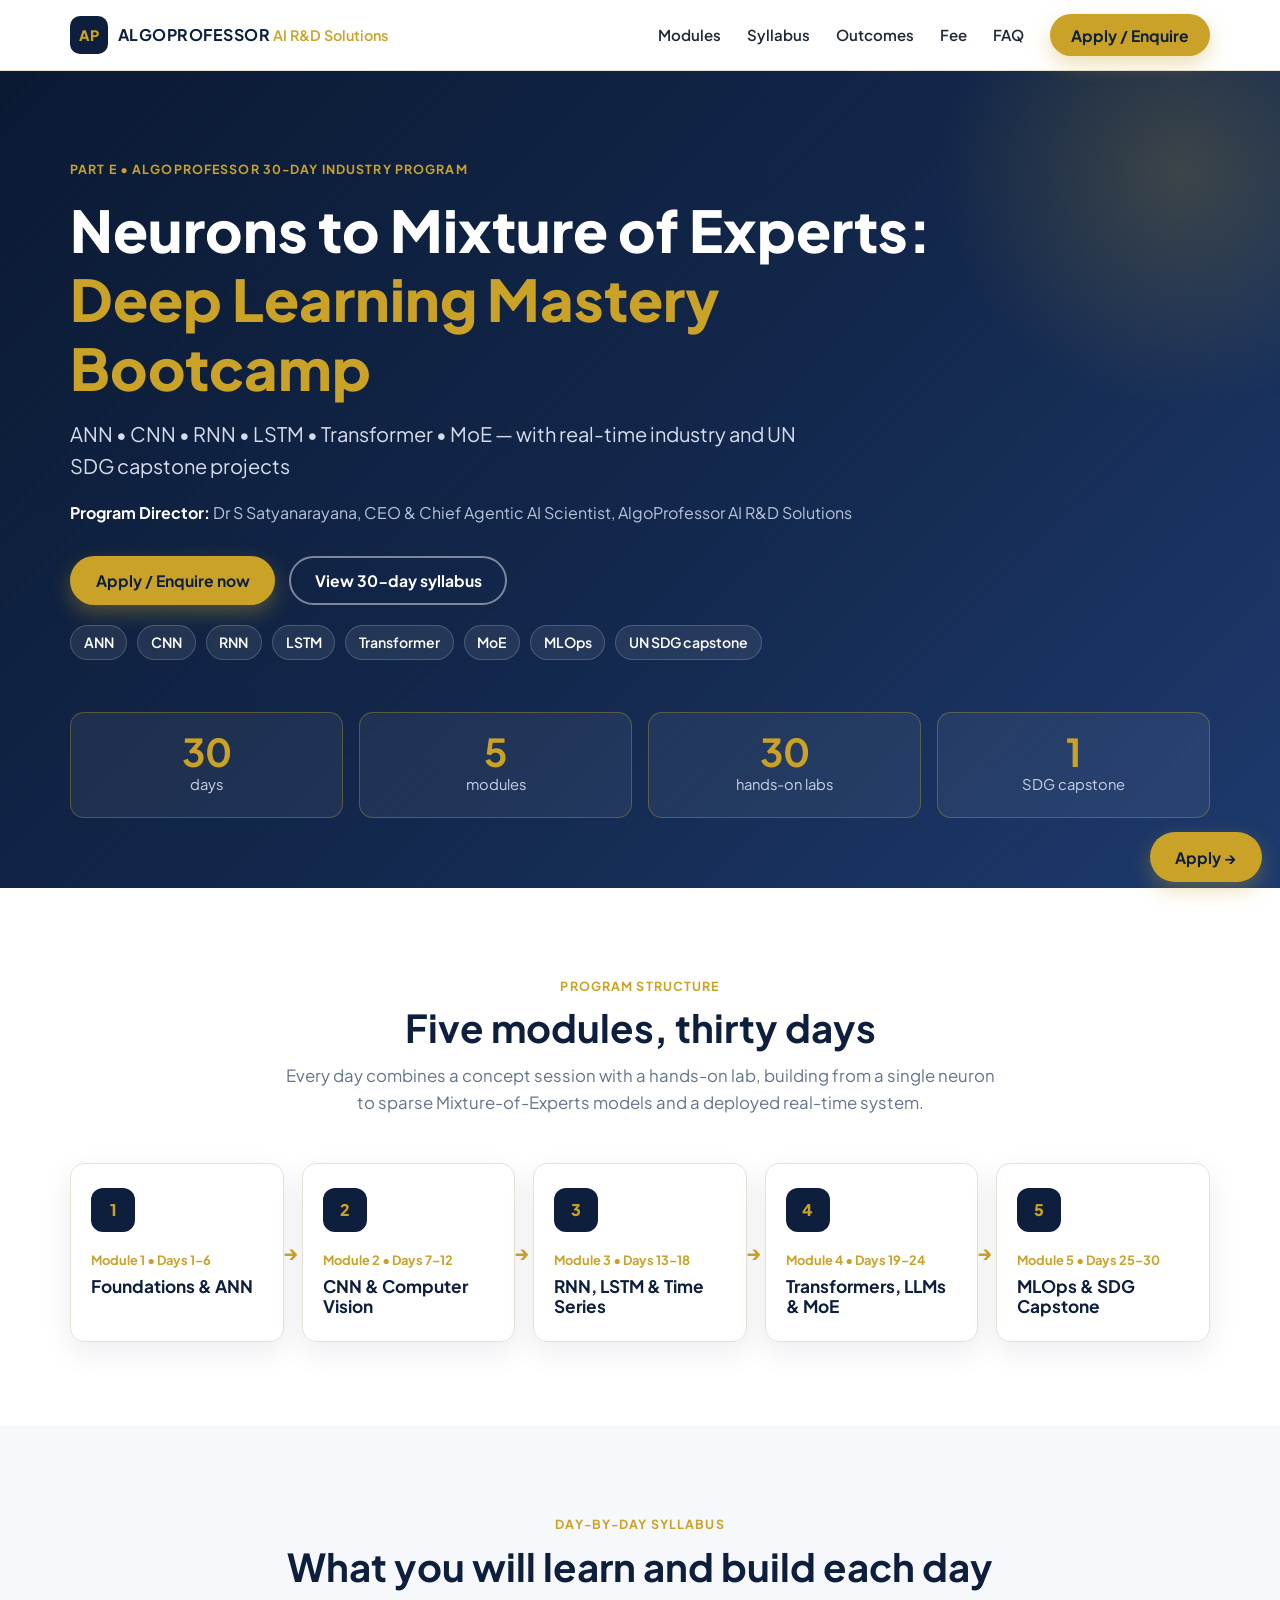
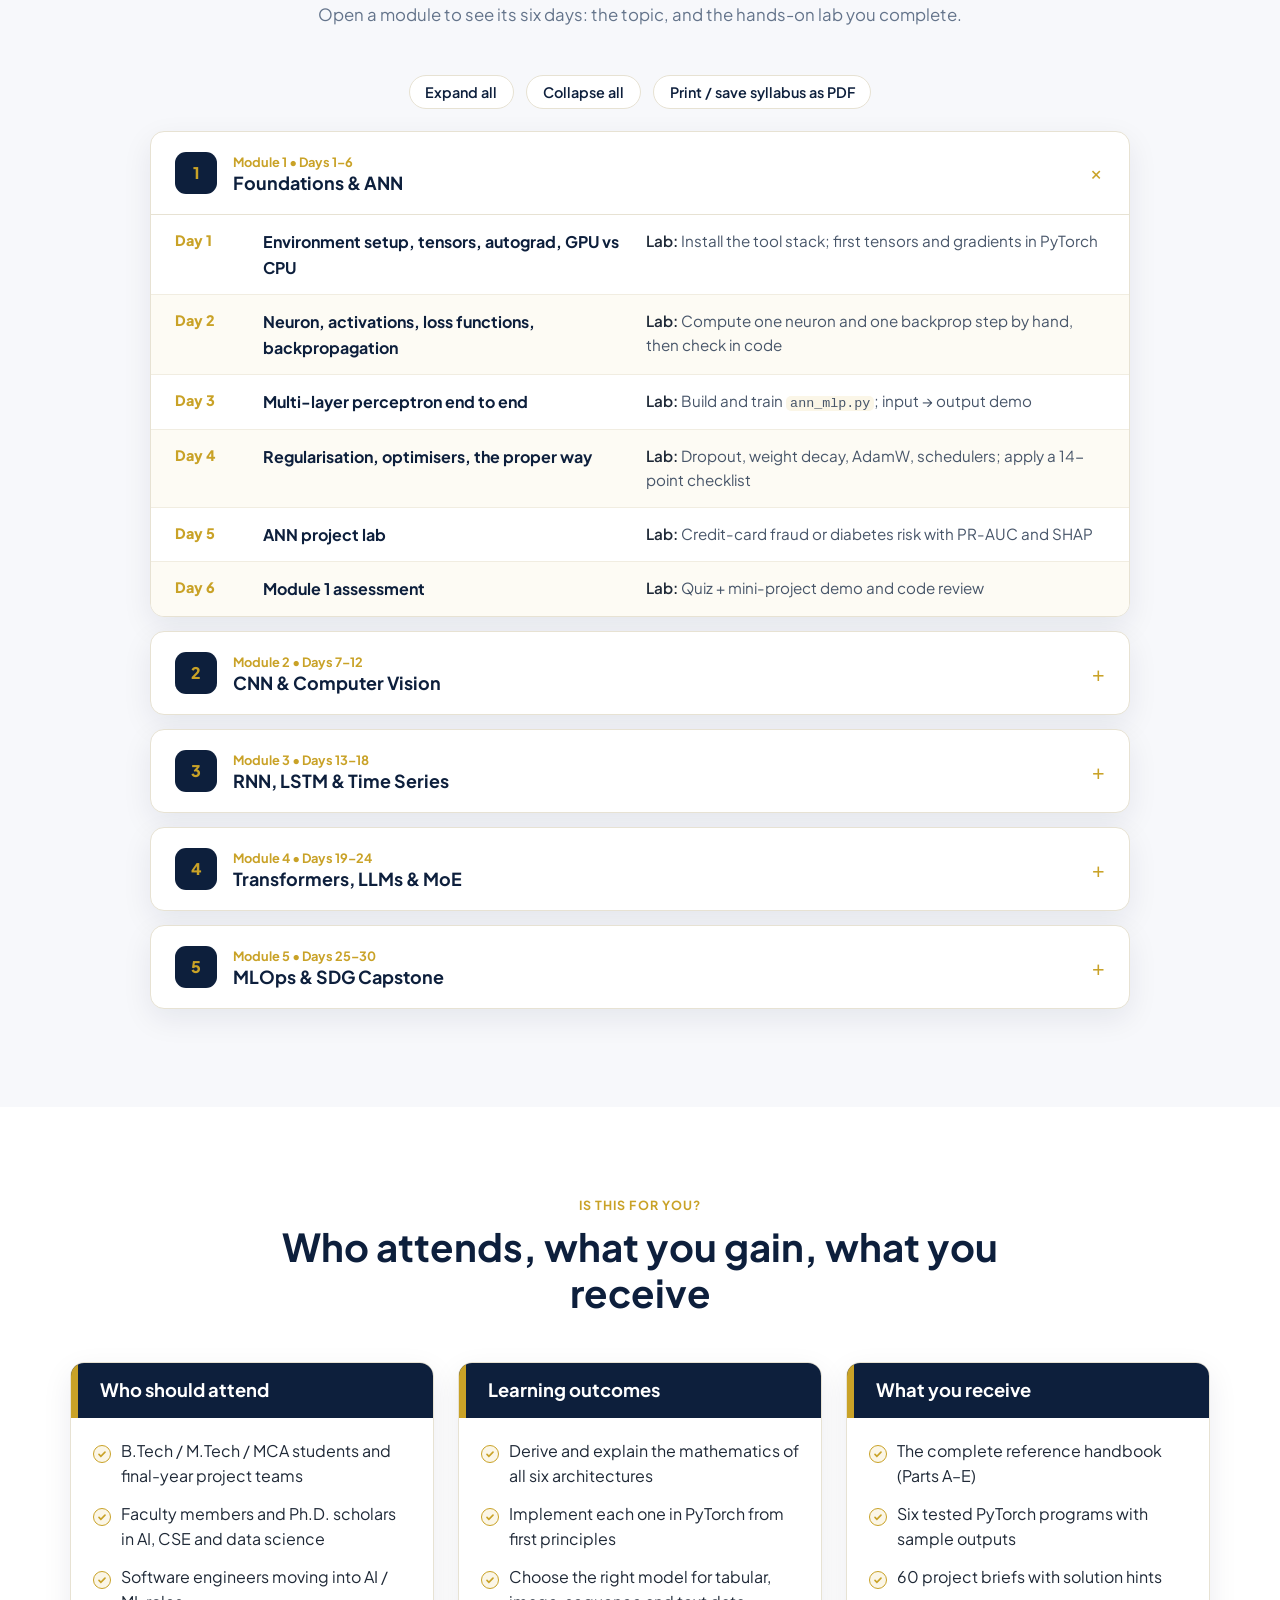
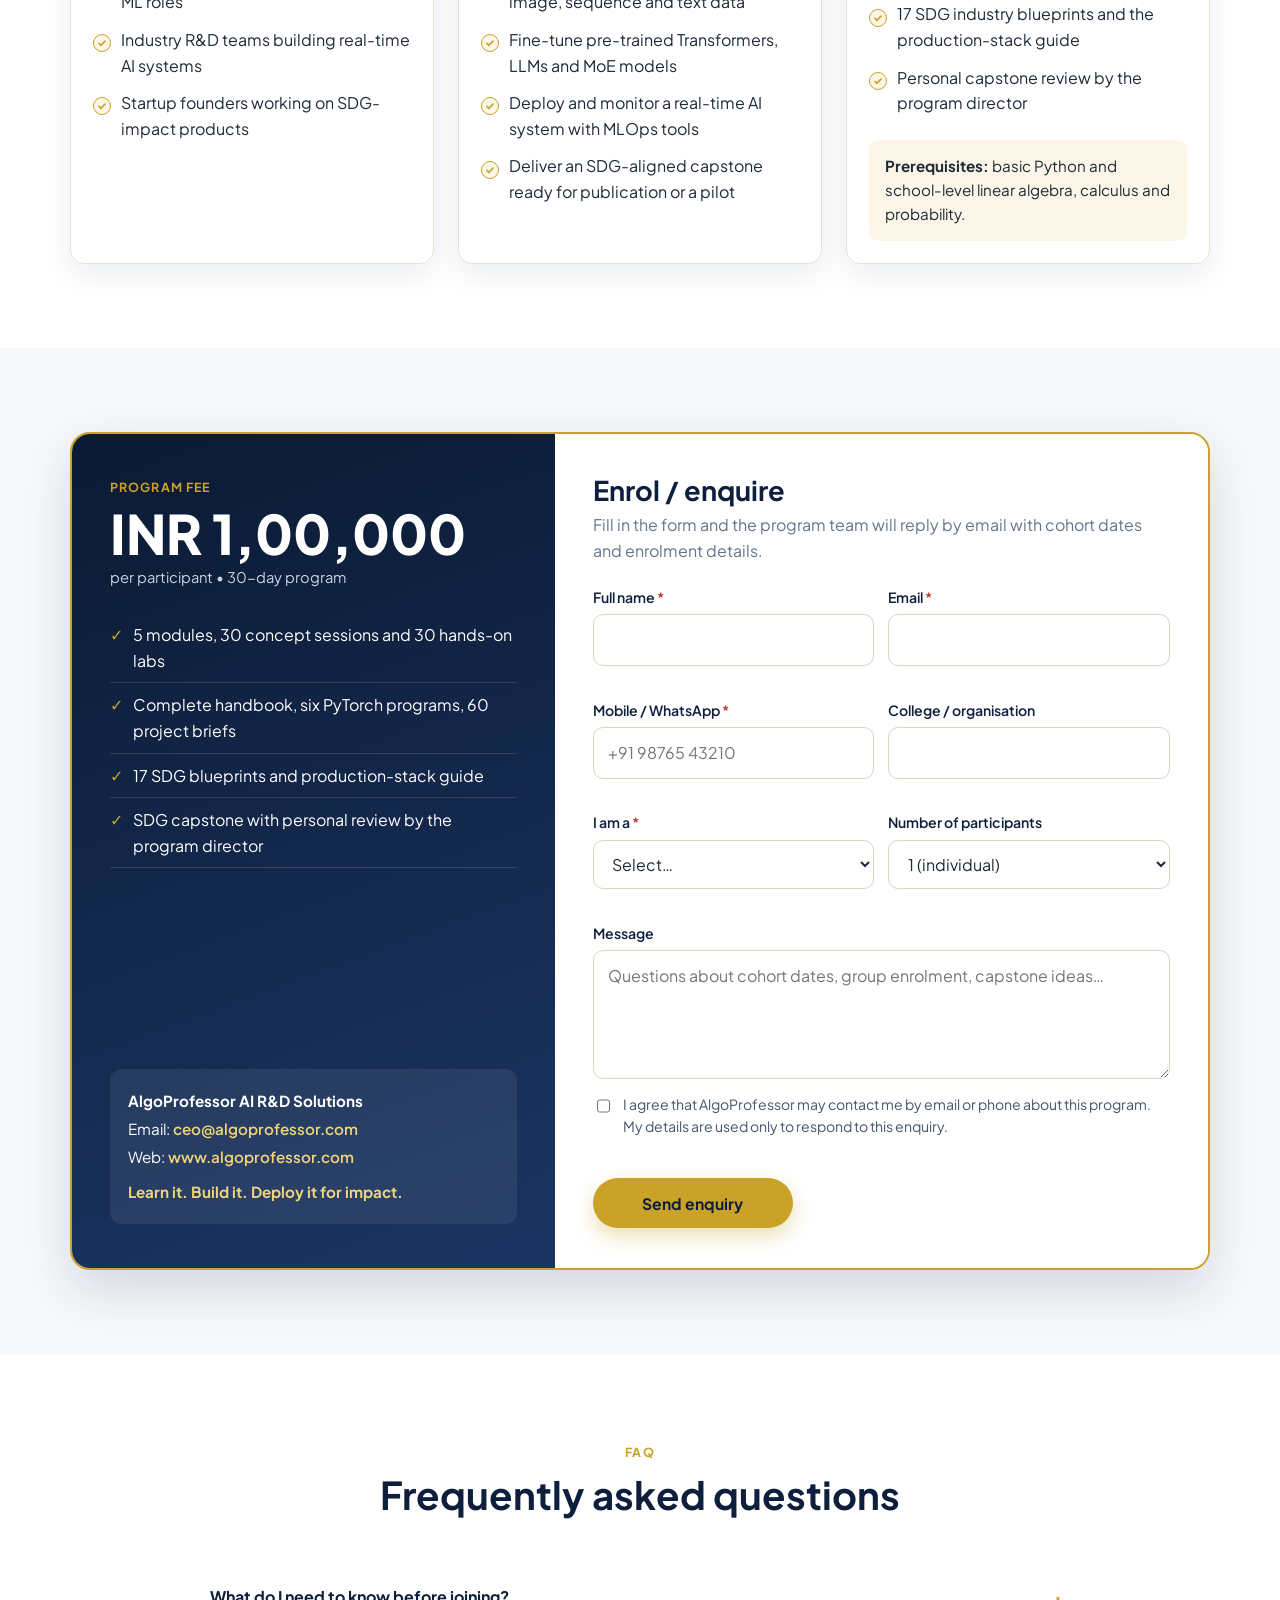
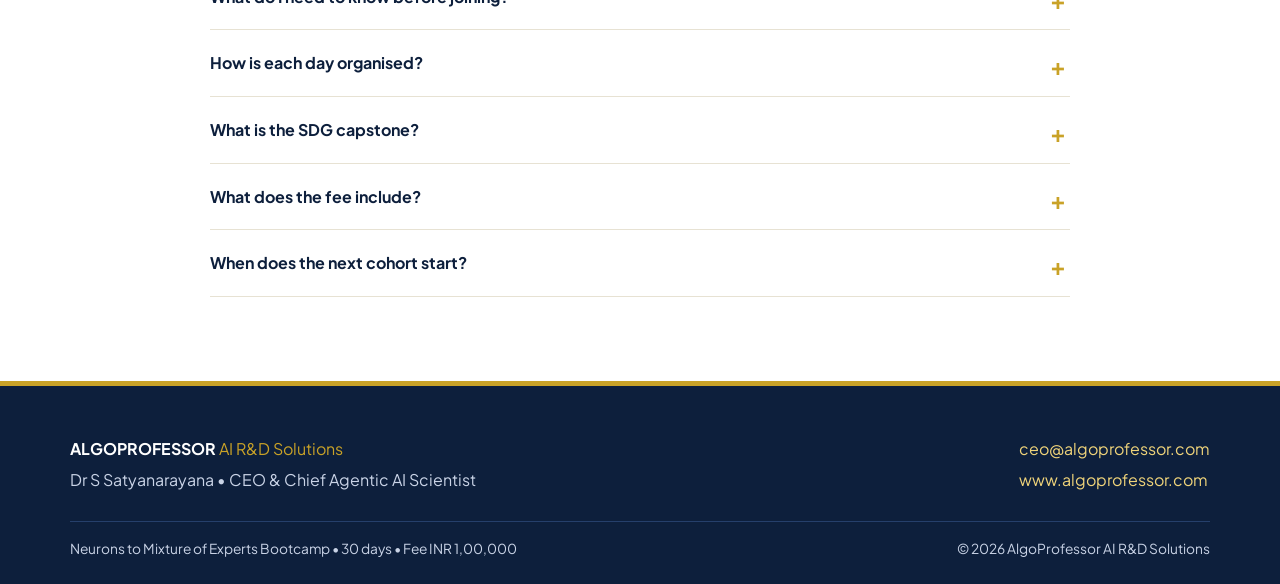
==== course-website/bootcamp.html @ a038ea29 "Add single-page bootcamp site with working contact form Self-contained bootcamp.html: hero, module o" ====
<!doctype html>
<html lang="en">
<head>
<meta charset="utf-8">
<meta name="viewport" content="width=device-width, initial-scale=1">
<title>Neurons to Mixture of Experts | 30-Day Deep Learning Mastery Bootcamp | AlgoProfessor</title>
<meta name="description" content="AlgoProfessor 30-day industry program: ANN, CNN, RNN, LSTM, Transformer and MoE with real-time industry and UN SDG capstone projects. 5 modules, 30 hands-on labs.">
<meta property="og:title" content="Neurons to Mixture of Experts: Deep Learning Mastery Bootcamp">
<meta property="og:description" content="30 days • 5 modules • 30 hands-on labs • 1 SDG capstone. Program Director: Dr S Satyanarayana.">
<link rel="icon" href="data:image/svg+xml,<svg xmlns='http://www.w3.org/2000/svg' viewBox='0 0 32 32'><rect width='32' height='32' rx='7' fill='%230d1f3c'/><text x='16' y='21.5' font-size='14' text-anchor='middle' fill='%23c9a227' font-family='Arial' font-weight='700'>AP</text></svg>">
<script>document.documentElement.classList.add('js')</script>
<link rel="preconnect" href="https://fonts.googleapis.com">
<link rel="preconnect" href="https://fonts.gstatic.com" crossorigin>
<link href="https://fonts.googleapis.com/css2?family=Plus+Jakarta+Sans:wght@400;500;600;700;800&display=swap" rel="stylesheet">
<style>
:root{
  --navy:#0d1f3c; --navy2:#1b3563; --gold:#c9a227; --gold2:#f0d47a; --goldbg:#fbf6e7;
  --ink:#1f2937; --muted:#64748b; --line:#e7e2d3; --bg:#ffffff; --soft:#f7f8fb;
  --r:14px; --shadow:0 10px 30px rgba(13,31,60,.08);
  --font:'Plus Jakarta Sans',system-ui,-apple-system,'Segoe UI',Roboto,Arial,sans-serif;
}
*{box-sizing:border-box}
html{scroll-behavior:smooth;scroll-padding-top:80px}
body{margin:0;font-family:var(--font);color:var(--ink);background:var(--bg);line-height:1.6;font-size:16px}
a{color:var(--navy2)}
.wrap{width:min(1140px,100% - 32px);margin-inline:auto}
.btn{display:inline-flex;align-items:center;gap:8px;padding:.85em 1.5em;border-radius:999px;font:700 .98rem var(--font);
  text-decoration:none;border:2px solid transparent;cursor:pointer;transition:transform .15s,background .15s,box-shadow .15s}
.btn:hover{transform:translateY(-2px)}
.btn-gold{background:var(--gold);color:var(--navy);box-shadow:0 8px 20px rgba(201,162,39,.35)}
.btn-gold:hover{background:var(--gold2)}
.btn-line{border-color:rgba(255,255,255,.45);color:#fff}
.btn-line:hover{border-color:var(--gold);color:var(--gold)}
.btn-navy{background:var(--navy);color:#fff}
.tag{display:inline-block;font-size:.78rem;font-weight:700;letter-spacing:.09em;text-transform:uppercase;color:var(--gold)}
h1,h2,h3{line-height:1.2;margin:0}
.sec{padding:84px 0}
.sec.soft{background:var(--soft)}
.sec-head{text-align:center;max-width:720px;margin:0 auto 46px}
.sec-head h2{font-size:clamp(1.7rem,3.2vw,2.4rem);color:var(--navy);margin:8px 0 12px}
.sec-head p{color:var(--muted);margin:0;font-size:1.05rem}

/* header */
header{position:sticky;top:0;z-index:50;background:rgba(255,255,255,.92);backdrop-filter:blur(10px);border-bottom:1px solid var(--line)}
.hrow{display:flex;align-items:center;justify-content:space-between;height:70px}
.logo{display:flex;align-items:center;gap:10px;text-decoration:none}
.logo i{display:grid;place-items:center;width:38px;height:38px;border-radius:10px;background:var(--navy);color:var(--gold);font:800 .9rem var(--font);font-style:normal}
.logo b{color:var(--navy);letter-spacing:.03em}
.logo span{color:var(--gold);font-weight:600;font-size:.9rem}
nav{display:flex;align-items:center;gap:26px}
nav a{text-decoration:none;color:var(--ink);font-weight:600;font-size:.94rem}
nav a:hover{color:var(--gold)}
nav .btn{padding:.6em 1.2em;color:var(--navy)}
.burger{display:none;background:none;border:0;font-size:1.7rem;color:var(--navy);cursor:pointer}

/* hero */
.hero{background:linear-gradient(135deg,#0b1a33 0%,#13284d 55%,#1d3a6e 100%);color:#fff;position:relative;overflow:hidden;padding:84px 0 70px}
.hero::after{content:"";position:absolute;right:-160px;top:-160px;width:520px;height:520px;border-radius:50%;
  background:radial-gradient(circle,rgba(201,162,39,.22),transparent 65%)}
.hero .wrap{position:relative;z-index:1}
.hero h1{font-size:clamp(2.1rem,5vw,3.6rem);font-weight:800;margin:14px 0 16px;max-width:900px}
.hero h1 em{font-style:normal;color:var(--gold)}
.hero .sub{font-size:clamp(1.05rem,2vw,1.25rem);color:#d5ddec;max-width:760px;margin:0 0 18px}
.hero .dir{color:#b8c4da;margin:0 0 30px}
.hero .dir b{color:#fff}
.cta{display:flex;flex-wrap:wrap;gap:14px}
.pills{display:flex;flex-wrap:wrap;gap:10px;margin-top:20px}
.pills span{background:rgba(255,255,255,.08);border:1px solid rgba(255,255,255,.18);padding:.35em .9em;border-radius:999px;font-size:.88rem;font-weight:600}
.stats{display:grid;grid-template-columns:repeat(4,1fr);gap:16px;margin-top:52px}
.stat{background:rgba(255,255,255,.06);border:1px solid rgba(201,162,39,.35);border-radius:var(--r);padding:20px;text-align:center}
.stat b{display:block;font-size:2.4rem;color:var(--gold);line-height:1}
.stat span{color:#c9d3e6;font-size:.92rem}

/* modules */
.modules{display:grid;grid-template-columns:repeat(5,1fr);gap:18px;counter-reset:m}
.mod{background:#fff;border:1px solid var(--line);border-radius:var(--r);padding:24px 20px;box-shadow:var(--shadow);position:relative;
  transition:transform .2s,box-shadow .2s;cursor:pointer}
.mod:hover{transform:translateY(-4px);box-shadow:0 16px 36px rgba(13,31,60,.12)}
.mod .num{width:44px;height:44px;border-radius:12px;display:grid;place-items:center;background:var(--navy);color:var(--gold);font-weight:800;margin-bottom:14px}
.mod small{color:var(--gold);font-weight:700;font-size:.8rem}
.mod h3{font-size:1.08rem;color:var(--navy);margin:4px 0 0}
.mod:not(:last-child)::after{content:"→";position:absolute;right:-15px;top:50%;transform:translateY(-50%);color:var(--gold);font-weight:800;font-size:1.2rem}

/* syllabus */
.acc{max-width:980px;margin:0 auto}
.acc details{background:#fff;border:1px solid var(--line);border-radius:var(--r);margin-bottom:14px;box-shadow:var(--shadow);overflow:hidden}
.acc summary{list-style:none;cursor:pointer;padding:20px 24px;display:flex;align-items:center;gap:16px}
.acc summary::-webkit-details-marker{display:none}
.acc summary .num{flex:none;width:42px;height:42px;border-radius:11px;background:var(--navy);color:var(--gold);display:grid;place-items:center;font-weight:800}
.acc summary h3{font-size:1.12rem;color:var(--navy)}
.acc summary small{display:block;color:var(--gold);font-weight:700;font-size:.8rem}
.acc summary .chev{margin-left:auto;font-size:1.3rem;color:var(--gold);transition:transform .2s}
.acc details[open] .chev{transform:rotate(45deg)}
.days{border-top:1px solid var(--line)}
.day{display:grid;grid-template-columns:72px 1fr 1.25fr;gap:16px;padding:14px 24px;border-bottom:1px solid #f1ede1;align-items:start}
.day:last-child{border-bottom:0}
.day:nth-child(even){background:#fdfbf4}
.day .d{font-weight:800;color:var(--gold);font-size:.9rem}
.day .t{font-weight:700;color:var(--navy)}
.day .l{color:#475569;font-size:.95rem}
.day .l b{color:var(--ink);font-weight:600}
.acc-tools{display:flex;justify-content:center;gap:12px;margin-bottom:22px;flex-wrap:wrap}
.acc-tools button{border:1px solid var(--line);background:#fff;border-radius:999px;padding:.5em 1.1em;font:600 .9rem var(--font);color:var(--navy);cursor:pointer}
.acc-tools button:hover{border-color:var(--gold)}
code{background:var(--goldbg);border-radius:5px;padding:0 .3em;font-size:.88em}

/* three cards */
.cards{display:grid;grid-template-columns:repeat(3,1fr);gap:24px}
.card{background:#fff;border:1px solid var(--line);border-radius:var(--r);box-shadow:var(--shadow);overflow:hidden}
.card h3{background:var(--navy);color:#fff;padding:16px 22px;font-size:1.15rem;border-left:7px solid var(--gold)}
.card ul{list-style:none;margin:0;padding:20px 22px 8px}
.card li{position:relative;padding-left:28px;margin-bottom:12px}
.card li::before{content:"";position:absolute;left:0;top:.45em;width:16px;height:16px;border-radius:50%;
  background:var(--goldbg) url("data:image/svg+xml,%3Csvg xmlns='http://www.w3.org/2000/svg' viewBox='0 0 16 16'%3E%3Cpath d='M4 8.5l2.5 2.5L12 5.5' fill='none' stroke='%23c9a227' stroke-width='2.2' stroke-linecap='round'/%3E%3C/svg%3E") center/12px no-repeat;border:1px solid var(--gold)}
.prereq{margin:4px 22px 22px;padding:14px 16px;background:var(--goldbg);border-radius:10px;font-size:.95rem}

/* fee + contact */
.contact-grid{display:grid;grid-template-columns:.85fr 1.15fr;gap:0;border-radius:20px;overflow:hidden;box-shadow:0 20px 50px rgba(13,31,60,.15);border:2px solid var(--gold)}
.fee{background:linear-gradient(160deg,#0b1a33,#1b3563);color:#fff;padding:44px 38px;display:flex;flex-direction:column}
.fee .price{font-size:clamp(2.4rem,5vw,3.4rem);font-weight:800;margin:6px 0 2px;line-height:1.1}
.fee .per{color:#c9d3e6;margin:0 0 24px;font-size:.92rem}
.fee ul{padding:0;margin:0 0 26px;list-style:none}
.fee li{padding:9px 0;border-bottom:1px solid rgba(255,255,255,.12);display:flex;gap:10px}
.fee li::before{content:"✓";color:var(--gold);font-weight:800}
.reach{margin-top:auto;background:rgba(255,255,255,.07);border-radius:12px;padding:16px 18px;font-size:.95rem}
.reach a{color:var(--gold2);text-decoration:none;font-weight:600}
.reach p{margin:4px 0}
.formbox{background:#fff;padding:40px 38px}
.formbox h2{color:var(--navy);font-size:1.7rem;margin-bottom:6px}
.formbox > p{color:var(--muted);margin:0 0 22px}
form{display:grid;gap:14px}
.two{display:grid;grid-template-columns:1fr 1fr;gap:14px}
.field{display:grid;gap:6px}
.field label{font-weight:600;font-size:.88rem;color:var(--navy)}
.field label i{color:#c0392b;font-style:normal}
.field input,.field select,.field textarea{font:inherit;padding:.75em .9em;border:1.5px solid #d9d4c3;border-radius:10px;background:#fff;color:var(--ink);width:100%;transition:border .15s,box-shadow .15s}
.field input:focus,.field select:focus,.field textarea:focus{outline:none;border-color:var(--gold);box-shadow:0 0 0 4px rgba(201,162,39,.18)}
.field.bad input,.field.bad select{border-color:#c0392b}
.err{color:#c0392b;font-size:.8rem;min-height:1em}
.consent{display:flex;gap:10px;align-items:flex-start;font-size:.88rem;color:#475569}
.consent input{margin-top:4px;width:18px;height:18px;accent-color:var(--gold)}
.hp{position:absolute;left:-9999px}
.submit{justify-self:start;min-width:200px;justify-content:center}
.submit[disabled]{opacity:.65;cursor:wait;transform:none}
.status{border-radius:10px;padding:14px 16px;font-size:.95rem;display:none}
.status.ok{display:block;background:#e8f6ee;color:#1e6b3a;border:1px solid #b6e0c4}
.status.fail{display:block;background:#fdecea;color:#8a1f17;border:1px solid #f5c2bd}

/* faq */
.faq{max-width:860px;margin:0 auto}
.faq details{border-bottom:1px solid var(--line);padding:4px 0}
.faq summary{cursor:pointer;list-style:none;padding:16px 36px 16px 0;font-weight:700;color:var(--navy);position:relative}
.faq summary::-webkit-details-marker{display:none}
.faq summary::after{content:"+";position:absolute;right:4px;top:12px;font-size:1.5rem;color:var(--gold)}
.faq details[open] summary::after{content:"−"}
.faq p{margin:0 0 18px;color:#475569}

/* footer */
footer{background:var(--navy);color:#c9d3e6;padding:50px 0 24px;border-top:5px solid var(--gold)}
.frow{display:flex;justify-content:space-between;flex-wrap:wrap;gap:24px}
footer b{color:#fff}
footer a{color:var(--gold2);text-decoration:none}
.fbot{border-top:1px solid #253f6b;margin-top:28px;padding-top:16px;font-size:.86rem;display:flex;justify-content:space-between;flex-wrap:wrap;gap:10px}
.float{position:fixed;right:18px;bottom:18px;z-index:40}

/* reveal */
.js .rv{opacity:0;transform:translateY(16px);transition:opacity .6s,transform .6s}
.js .rv.in{opacity:1;transform:none}

@media (max-width:1000px){
  .modules{grid-template-columns:repeat(2,1fr)}
  .mod::after{display:none}
  .cards{grid-template-columns:1fr 1fr}
  .contact-grid{grid-template-columns:1fr}
  .stats{grid-template-columns:repeat(2,1fr)}
}
@media (max-width:820px){
  .burger{display:block}
  nav{display:none;position:absolute;top:70px;left:0;right:0;background:#fff;flex-direction:column;align-items:stretch;gap:0;padding:8px 16px 18px;border-bottom:1px solid var(--line);box-shadow:var(--shadow)}
  nav.open{display:flex}
  nav a{padding:12px 4px;border-bottom:1px solid #f1ede1}
  nav .btn{margin-top:10px;justify-content:center;border-bottom:0}
}
@media (max-width:640px){
  .sec{padding:60px 0}
  .modules,.cards,.two{grid-template-columns:1fr}
  .mod{display:grid;grid-template-columns:44px 1fr;column-gap:14px;align-items:center;padding:16px 18px}
  .mod .num{grid-row:span 2;margin:0}
  .day{grid-template-columns:1fr;gap:4px;padding:14px 18px}
  .acc summary{padding:16px 18px}
  .fee,.formbox{padding:28px 22px}
  .logo span{display:none}
  .hero{padding:60px 0 50px}
}
@media (prefers-reduced-motion:reduce){*{transition:none!important;scroll-behavior:auto!important}.rv{opacity:1;transform:none}}
@media print{
  header,.float,.cta,#contact,#faq,footer .fbot{display:none!important}
  .hero{background:#0d1f3c!important;-webkit-print-color-adjust:exact;print-color-adjust:exact;padding:24px 0}
  .acc details{break-inside:avoid;box-shadow:none}
  .rv{opacity:1;transform:none}
  .sec{padding:24px 0}
}
</style>
</head>
<body>

<header>
  <div class="wrap hrow">
    <a class="logo" href="#top"><i>AP</i><div><b>ALGOPROFESSOR</b> <span>AI R&amp;D Solutions</span></div></a>
    <button class="burger" aria-label="Menu" aria-expanded="false">☰</button>
    <nav>
      <a href="#modules">Modules</a>
      <a href="#syllabus">Syllabus</a>
      <a href="#benefits">Outcomes</a>
      <a href="#contact">Fee</a>
      <a href="#faq">FAQ</a>
      <a class="btn btn-gold" href="#contact">Apply / Enquire</a>
    </nav>
  </div>
</header>

<section class="hero" id="top">
  <div class="wrap">
    <span class="tag">Part E &bull; AlgoProfessor 30-Day Industry Program</span>
    <h1>Neurons to Mixture of Experts: <em>Deep Learning Mastery Bootcamp</em></h1>
    <p class="sub">ANN &bull; CNN &bull; RNN &bull; LSTM &bull; Transformer &bull; MoE &mdash; with real-time industry and UN SDG capstone projects</p>
    <p class="dir"><b>Program Director:</b> Dr S Satyanarayana, CEO &amp; Chief Agentic AI Scientist, AlgoProfessor AI R&amp;D Solutions</p>
    <div class="cta">
      <a class="btn btn-gold" href="#contact">Apply / Enquire now</a>
      <a class="btn btn-line" href="#syllabus">View 30-day syllabus</a>
    </div>
    <div class="pills"><span>ANN</span><span>CNN</span><span>RNN</span><span>LSTM</span><span>Transformer</span><span>MoE</span><span>MLOps</span><span>UN SDG capstone</span></div>
    <div class="stats">
      <div class="stat"><b>30</b><span>days</span></div>
      <div class="stat"><b>5</b><span>modules</span></div>
      <div class="stat"><b>30</b><span>hands-on labs</span></div>
      <div class="stat"><b>1</b><span>SDG capstone</span></div>
    </div>
  </div>
</section>

<section class="sec" id="modules">
  <div class="wrap">
    <div class="sec-head rv"><span class="tag">Program structure</span><h2>Five modules, thirty days</h2>
      <p>Every day combines a concept session with a hands-on lab, building from a single neuron to sparse Mixture-of-Experts models and a deployed real-time system.</p></div>
    <div class="modules" id="mods"></div>
  </div>
</section>

<section class="sec soft" id="syllabus">
  <div class="wrap">
    <div class="sec-head rv"><span class="tag">Day-by-day syllabus</span><h2>What you will learn and build each day</h2>
      <p>Open a module to see its six days: the topic, and the hands-on lab you complete.</p></div>
    <div class="acc-tools"><button type="button" id="openAll">Expand all</button><button type="button" id="closeAll">Collapse all</button><button type="button" onclick="window.print()">Print / save syllabus as PDF</button></div>
    <div class="acc" id="acc"></div>
  </div>
</section>

<section class="sec" id="benefits">
  <div class="wrap">
    <div class="sec-head rv"><span class="tag">Is this for you?</span><h2>Who attends, what you gain, what you receive</h2></div>
    <div class="cards">
      <div class="card rv"><h3>Who should attend</h3><ul>
        <li>B.Tech / M.Tech / MCA students and final-year project teams</li>
        <li>Faculty members and Ph.D. scholars in AI, CSE and data science</li>
        <li>Software engineers moving into AI / ML roles</li>
        <li>Industry R&amp;D teams building real-time AI systems</li>
        <li>Startup founders working on SDG-impact products</li></ul></div>
      <div class="card rv"><h3>Learning outcomes</h3><ul>
        <li>Derive and explain the mathematics of all six architectures</li>
        <li>Implement each one in PyTorch from first principles</li>
        <li>Choose the right model for tabular, image, sequence and text data</li>
        <li>Fine-tune pre-trained Transformers, LLMs and MoE models</li>
        <li>Deploy and monitor a real-time AI system with MLOps tools</li>
        <li>Deliver an SDG-aligned capstone ready for publication or a pilot</li></ul></div>
      <div class="card rv"><h3>What you receive</h3><ul>
        <li>The complete reference handbook (Parts A–E)</li>
        <li>Six tested PyTorch programs with sample outputs</li>
        <li>60 project briefs with solution hints</li>
        <li>17 SDG industry blueprints and the production-stack guide</li>
        <li>Personal capstone review by the program director</li></ul>
        <p class="prereq"><b>Prerequisites:</b> basic Python and school-level linear algebra, calculus and probability.</p></div>
    </div>
  </div>
</section>

<section class="sec soft" id="contact">
  <div class="wrap">
    <div class="contact-grid rv">
      <div class="fee">
        <span class="tag">Program fee</span>
        <div class="price">INR 1,00,000</div>
        <p class="per">per participant &bull; 30-day program</p>
        <ul>
          <li>5 modules, 30 concept sessions and 30 hands-on labs</li>
          <li>Complete handbook, six PyTorch programs, 60 project briefs</li>
          <li>17 SDG blueprints and production-stack guide</li>
          <li>SDG capstone with personal review by the program director</li>
        </ul>
        <div class="reach">
          <p><b>AlgoProfessor AI R&amp;D Solutions</b></p>
          <p>Email: <a href="mailto:ceo@algoprofessor.com">ceo@algoprofessor.com</a></p>
          <p>Web: <a href="https://www.algoprofessor.com" target="_blank" rel="noopener">www.algoprofessor.com</a></p>
          <p style="color:var(--gold2);font-weight:700;margin-top:10px">Learn it. Build it. Deploy it for impact.</p>
        </div>
      </div>
      <div class="formbox">
        <h2>Enrol / enquire</h2>
        <p>Fill in the form and the program team will reply by email with cohort dates and enrolment details.</p>
        <form id="enquiry" action="https://formsubmit.co/ceo@algoprofessor.com" method="POST" novalidate>
          <input type="hidden" name="_subject" value="New enquiry: Neurons to MoE 30-Day Bootcamp">
          <input type="hidden" name="_template" value="table">
          <input type="text" name="_honey" class="hp" tabindex="-1" autocomplete="off" aria-hidden="true">
          <div class="two">
            <div class="field"><label for="f-name">Full name <i>*</i></label><input id="f-name" name="Name" required autocomplete="name"><span class="err"></span></div>
            <div class="field"><label for="f-email">Email <i>*</i></label><input id="f-email" name="Email" type="email" required autocomplete="email"><span class="err"></span></div>
          </div>
          <div class="two">
            <div class="field"><label for="f-phone">Mobile / WhatsApp <i>*</i></label><input id="f-phone" name="Phone" type="tel" required autocomplete="tel" placeholder="+91 98765 43210"><span class="err"></span></div>
            <div class="field"><label for="f-org">College / organisation</label><input id="f-org" name="Organisation" autocomplete="organization"><span class="err"></span></div>
          </div>
          <div class="two">
            <div class="field"><label for="f-role">I am a <i>*</i></label>
              <select id="f-role" name="Role" required>
                <option value="">Select…</option>
                <option>B.Tech / M.Tech / MCA student</option>
                <option>Faculty member / Ph.D. scholar</option>
                <option>Software engineer</option>
                <option>Industry R&amp;D team</option>
                <option>Startup founder</option>
                <option>Other</option>
              </select><span class="err"></span></div>
            <div class="field"><label for="f-count">Number of participants</label>
              <select id="f-count" name="Participants"><option>1 (individual)</option><option>2–5</option><option>6–20</option><option>More than 20 (institution / company)</option></select><span class="err"></span></div>
          </div>
          <div class="field"><label for="f-msg">Message</label><textarea id="f-msg" name="Message" rows="4" placeholder="Questions about cohort dates, group enrolment, capstone ideas…"></textarea></div>
          <label class="consent"><input type="checkbox" id="f-consent" name="Consent" value="Yes" required> <span>I agree that AlgoProfessor may contact me by email or phone about this program. My details are used only to respond to this enquiry.</span></label>
          <span class="err" id="consent-err"></span>
          <button class="btn btn-gold submit" type="submit">Send enquiry</button>
          <div class="status" id="status" role="status" aria-live="polite"></div>
        </form>
      </div>
    </div>
  </div>
</section>

<section class="sec" id="faq">
  <div class="wrap">
    <div class="sec-head rv"><span class="tag">FAQ</span><h2>Frequently asked questions</h2></div>
    <div class="faq">
      <details><summary>What do I need to know before joining?</summary><p>Basic Python and school-level linear algebra, calculus and probability. Day 1 sets up the complete tool stack, so no prior deep-learning experience is required.</p></details>
      <details><summary>How is each day organised?</summary><p>Each day has a concept session followed by a hands-on lab with a concrete outcome, for example training <code>cnn.py</code> on MNIST or building a RAG chatbot with LoRA fine-tuning.</p></details>
      <details><summary>What is the SDG capstone?</summary><p>In Days 27–30 you choose a UN Sustainable Development Goal project, define a measurable KPI, build the data pipeline and a baseline, train a hybrid CNN / LSTM / Transformer / MoE system, deploy it as a Streamlit app or API, and present it on demo day for expert review.</p></details>
      <details><summary>What does the fee include?</summary><p>INR 1,00,000 per participant covers the 30-day program, the complete reference handbook (Parts A–E), six tested PyTorch programs, 60 project briefs with solution hints, 17 SDG industry blueprints with the production-stack guide, and a personal capstone review by the program director.</p></details>
      <details><summary>When does the next cohort start?</summary><p>Send an enquiry using the form above, or email <a href="mailto:ceo@algoprofessor.com">ceo@algoprofessor.com</a>, for upcoming dates and group enrolment.</p></details>
    </div>
  </div>
</section>

<footer>
  <div class="wrap">
    <div class="frow">
      <div><p style="margin:0 0 6px"><b>ALGOPROFESSOR</b> <span style="color:var(--gold)">AI R&amp;D Solutions</span></p>
        <p style="margin:0">Dr S Satyanarayana &bull; CEO &amp; Chief Agentic AI Scientist</p></div>
      <div><p style="margin:0 0 6px"><a href="mailto:ceo@algoprofessor.com">ceo@algoprofessor.com</a></p>
        <p style="margin:0"><a href="https://www.algoprofessor.com" target="_blank" rel="noopener">www.algoprofessor.com</a></p></div>
    </div>
    <div class="fbot"><span>Neurons to Mixture of Experts Bootcamp &bull; 30 days &bull; Fee INR 1,00,000</span><span>&copy; <span id="yr"></span> AlgoProfessor AI R&amp;D Solutions</span></div>
  </div>
</footer>

<a class="btn btn-gold float" href="#contact">Apply →</a>

<script>
const MODULES = [
  { n: 1, days: '1–6', title: 'Foundations & ANN', items: [
    ['Environment setup, tensors, autograd, GPU vs CPU', 'Install the tool stack; first tensors and gradients in PyTorch'],
    ['Neuron, activations, loss functions, backpropagation', 'Compute one neuron and one backprop step by hand, then check in code'],
    ['Multi-layer perceptron end to end', 'Build and train ann_mlp.py; input → output demo'],
    ['Regularisation, optimisers, the proper way', 'Dropout, weight decay, AdamW, schedulers; apply a 14-point checklist'],
    ['ANN project lab', 'Credit-card fraud or diabetes risk with PR-AUC and SHAP'],
    ['Module 1 assessment', 'Quiz + mini-project demo and code review']]},
  { n: 2, days: '7–12', title: 'CNN & Computer Vision', items: [
    ['Convolution mathematics', 'Output-size, parameter and MAC calculations; receptive field'],
    ['Building a CNN', 'Train cnn.py on MNIST; inspect feature maps'],
    ['Transfer learning', 'Fine-tune ResNet / EfficientNet (timm) on a medical or agri dataset'],
    ['Detection and segmentation', 'YOLOv8 object detection and U-Net segmentation'],
    ['Explainability and edge deployment', 'Grad-CAM; export to ONNX / TFLite; measure FPS'],
    ['CNN project lab', 'Diabetic-retinopathy grading or leaf-disease mobile app']]},
  { n: 3, days: '13–18', title: 'RNN, LSTM & Time Series', items: [
    ['Recurrent networks and BPTT', 'Vanishing-gradient experiment (0.9⁵⁰ vs 0.99⁵⁰)'],
    ['RNN lab', 'Train rnn.py; compare with a naive baseline'],
    ['LSTM gates and memory', 'Trace one LSTM cell by hand; train lstm.py'],
    ['Time-series forecasting practice', 'Walk-forward validation, scaling without leakage, multi-step forecasts'],
    ['Seq2seq and attention', 'Encoder–decoder LSTM with Bahdanau attention'],
    ['Sequence project lab', 'Electricity-load forecasting or log anomaly detection']]},
  { n: 4, days: '19–24', title: 'Transformers, LLMs & MoE', items: [
    ['Self-attention and the Transformer', 'Implement attention from equations; train transformer.py'],
    ['Pre-trained Transformers', 'Fine-tune BERT with Hugging Face Trainer'],
    ['Vision, speech and multimodal Transformers', 'ViT for X-rays, Whisper for Indian-language speech'],
    ['LLMs, RAG and parameter-efficient fine-tuning', 'Build a RAG chatbot; LoRA / QLoRA with PEFT'],
    ['Mixture of Experts', 'Router, top-k dispatch, balancing loss; train moe.py'],
    ['Serving large MoE models', 'Mixtral / DeepSeek-MoE with vLLM; tokens/s and memory study']]},
  { n: 5, days: '25–30', title: 'MLOps & SDG Capstone', items: [
    ['Real-time MLOps stack', 'Kafka/MQTT ingestion, MLflow tracking, FastAPI / Triton serving'],
    ['Responsible and trustworthy AI', 'SHAP, Fairlearn, differential privacy, federated learning; DPDP Act 2023'],
    ['SDG capstone: kick-off', 'Choose an SDG project, define the KPI, build the data pipeline and baseline'],
    ['SDG capstone: modelling', 'Train the hybrid CNN / LSTM / Transformer / MoE system'],
    ['SDG capstone: deployment', 'Deploy as a Streamlit app or API; measure the target KPI'],
    ['Demo day and roadmap', 'Capstone presentation, expert review, publication / patent / career roadmap']]},
];
const esc = s => s.replace(/[&<>]/g, c => ({ '&': '&amp;', '<': '&lt;', '>': '&gt;' }[c]));
const fmt = s => esc(s).replace(/\b(\w+\.py|Trainer|timm)\b/g, '<code>$1</code>');

document.getElementById('mods').innerHTML = MODULES.map(m =>
  `<a class="mod rv" href="#m${m.n}" data-m="${m.n}" style="text-decoration:none"><div class="num">${m.n}</div><small>Module ${m.n} &bull; Days ${m.days}</small><h3>${esc(m.title)}</h3></a>`).join('');

document.getElementById('acc').innerHTML = MODULES.map((m, i) => {
  const first = (m.n - 1) * 6 + 1;
  return `<details id="m${m.n}" ${i === 0 ? 'open' : ''}><summary><span class="num">${m.n}</span><div><small>Module ${m.n} &bull; Days ${m.days}</small><h3>${esc(m.title)}</h3></div><span class="chev">+</span></summary>
    <div class="days">${m.items.map(([t, l], k) => `<div class="day"><span class="d">Day ${first + k}</span><span class="t">${esc(t)}</span><span class="l"><b>Lab:</b> ${fmt(l)}</span></div>`).join('')}</div></details>`;
}).join('');

document.getElementById('mods').addEventListener('click', e => {
  const a = e.target.closest('.mod'); if (!a) return;
  document.getElementById('m' + a.dataset.m).open = true;
});
document.getElementById('openAll').onclick = () => document.querySelectorAll('#acc details').forEach(d => d.open = true);
document.getElementById('closeAll').onclick = () => document.querySelectorAll('#acc details').forEach(d => d.open = false);
window.addEventListener('beforeprint', () => document.querySelectorAll('#acc details').forEach(d => d.open = true));

// mobile nav
const nav = document.querySelector('nav'), burger = document.querySelector('.burger');
burger.onclick = () => burger.setAttribute('aria-expanded', nav.classList.toggle('open'));
nav.addEventListener('click', e => { if (e.target.tagName === 'A') nav.classList.remove('open'); });
document.getElementById('yr').textContent = new Date().getFullYear();

// reveal on scroll
const io = 'IntersectionObserver' in window ? new IntersectionObserver(es => es.forEach(en => {
  if (en.isIntersecting) { en.target.classList.add('in'); io.unobserve(en.target); } }), { threshold: .12 }) : null;
document.querySelectorAll('.rv').forEach(el => io ? io.observe(el) : el.classList.add('in'));

// contact form: validate, then send through FormSubmit (emails ceo@algoprofessor.com)
const form = document.getElementById('enquiry'), statusBox = document.getElementById('status');
function setErr(input, msg) {
  const f = input.closest('.field'); if (!f) return;
  f.classList.toggle('bad', !!msg); f.querySelector('.err').textContent = msg || '';
}
function validate() {
  let ok = true;
  const name = form.Name, email = form.Email, phone = form.Phone, role = form.Role, consent = document.getElementById('f-consent');
  setErr(name, name.value.trim().length < 2 ? 'Please enter your name.' : ''); ok = ok && name.value.trim().length >= 2;
  const eok = /^[^\s@]+@[^\s@]+\.[^\s@]{2,}$/.test(email.value.trim());
  setErr(email, eok ? '' : 'Please enter a valid email address.'); ok = ok && eok;
  const digits = phone.value.replace(/\D/g, '');
  const pok = digits.length >= 10 && digits.length <= 13;
  setErr(phone, pok ? '' : 'Please enter a valid mobile number.'); ok = ok && pok;
  setErr(role, role.value ? '' : 'Please choose one.'); ok = ok && !!role.value;
  document.getElementById('consent-err').textContent = consent.checked ? '' : 'Please tick the consent box so we can reply.';
  return ok && consent.checked;
}
form.addEventListener('input', e => { if (e.target.closest('.field.bad')) setErr(e.target, ''); });
form.addEventListener('submit', async e => {
  e.preventDefault();
  statusBox.className = 'status';
  if (!validate()) { const bad = form.querySelector('.bad input, .bad select'); if (bad) bad.focus(); return; }
  const btn = form.querySelector('.submit');
  btn.disabled = true; btn.textContent = 'Sending…';
  try {
    const res = await fetch('https://formsubmit.co/ajax/ceo@algoprofessor.com', {
      method: 'POST', headers: { 'Content-Type': 'application/json', Accept: 'application/json' },
      body: JSON.stringify(Object.fromEntries(new FormData(form))),
    });
    const out = await res.json().catch(() => ({}));
    if (!res.ok || String(out.success) === 'false') throw new Error(out.message || 'Request failed');
    statusBox.className = 'status ok';
    statusBox.textContent = 'Thank you! Your enquiry has been sent. The program team will reply by email shortly.';
    form.reset();
  } catch (err) {
    const body = [...new FormData(form)].filter(([k]) => !k.startsWith('_')).map(([k, v]) => `${k}: ${v}`).join('\n');
    statusBox.className = 'status fail';
    statusBox.innerHTML = 'Sorry, the form could not be sent right now. Please <a href="mailto:ceo@algoprofessor.com?subject=' +
      encodeURIComponent('Enquiry: Neurons to MoE 30-Day Bootcamp') + '&body=' + encodeURIComponent(body) +
      '">send it by email instead</a> (your details are filled in), or write to ceo@algoprofessor.com.';
  } finally {
    btn.disabled = false; btn.textContent = 'Send enquiry';
  }
});
</script>
</body>
</html>
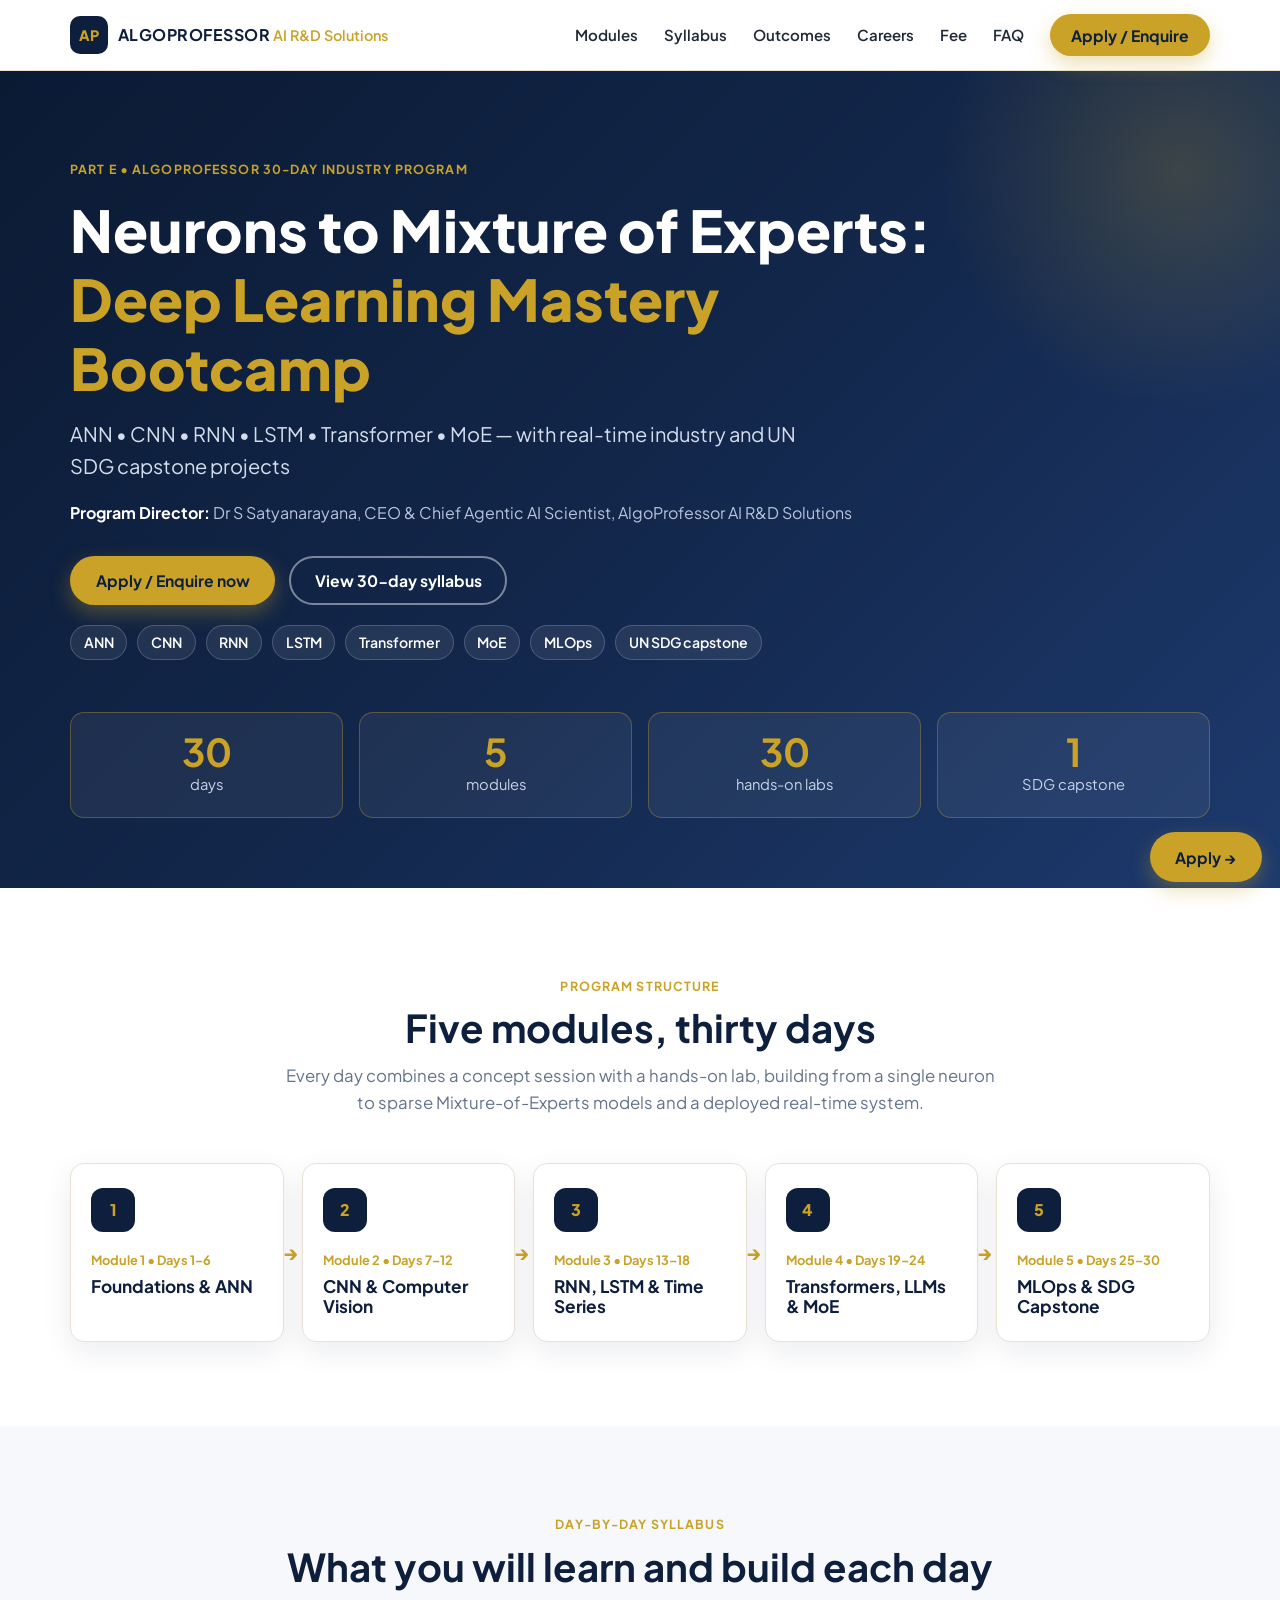
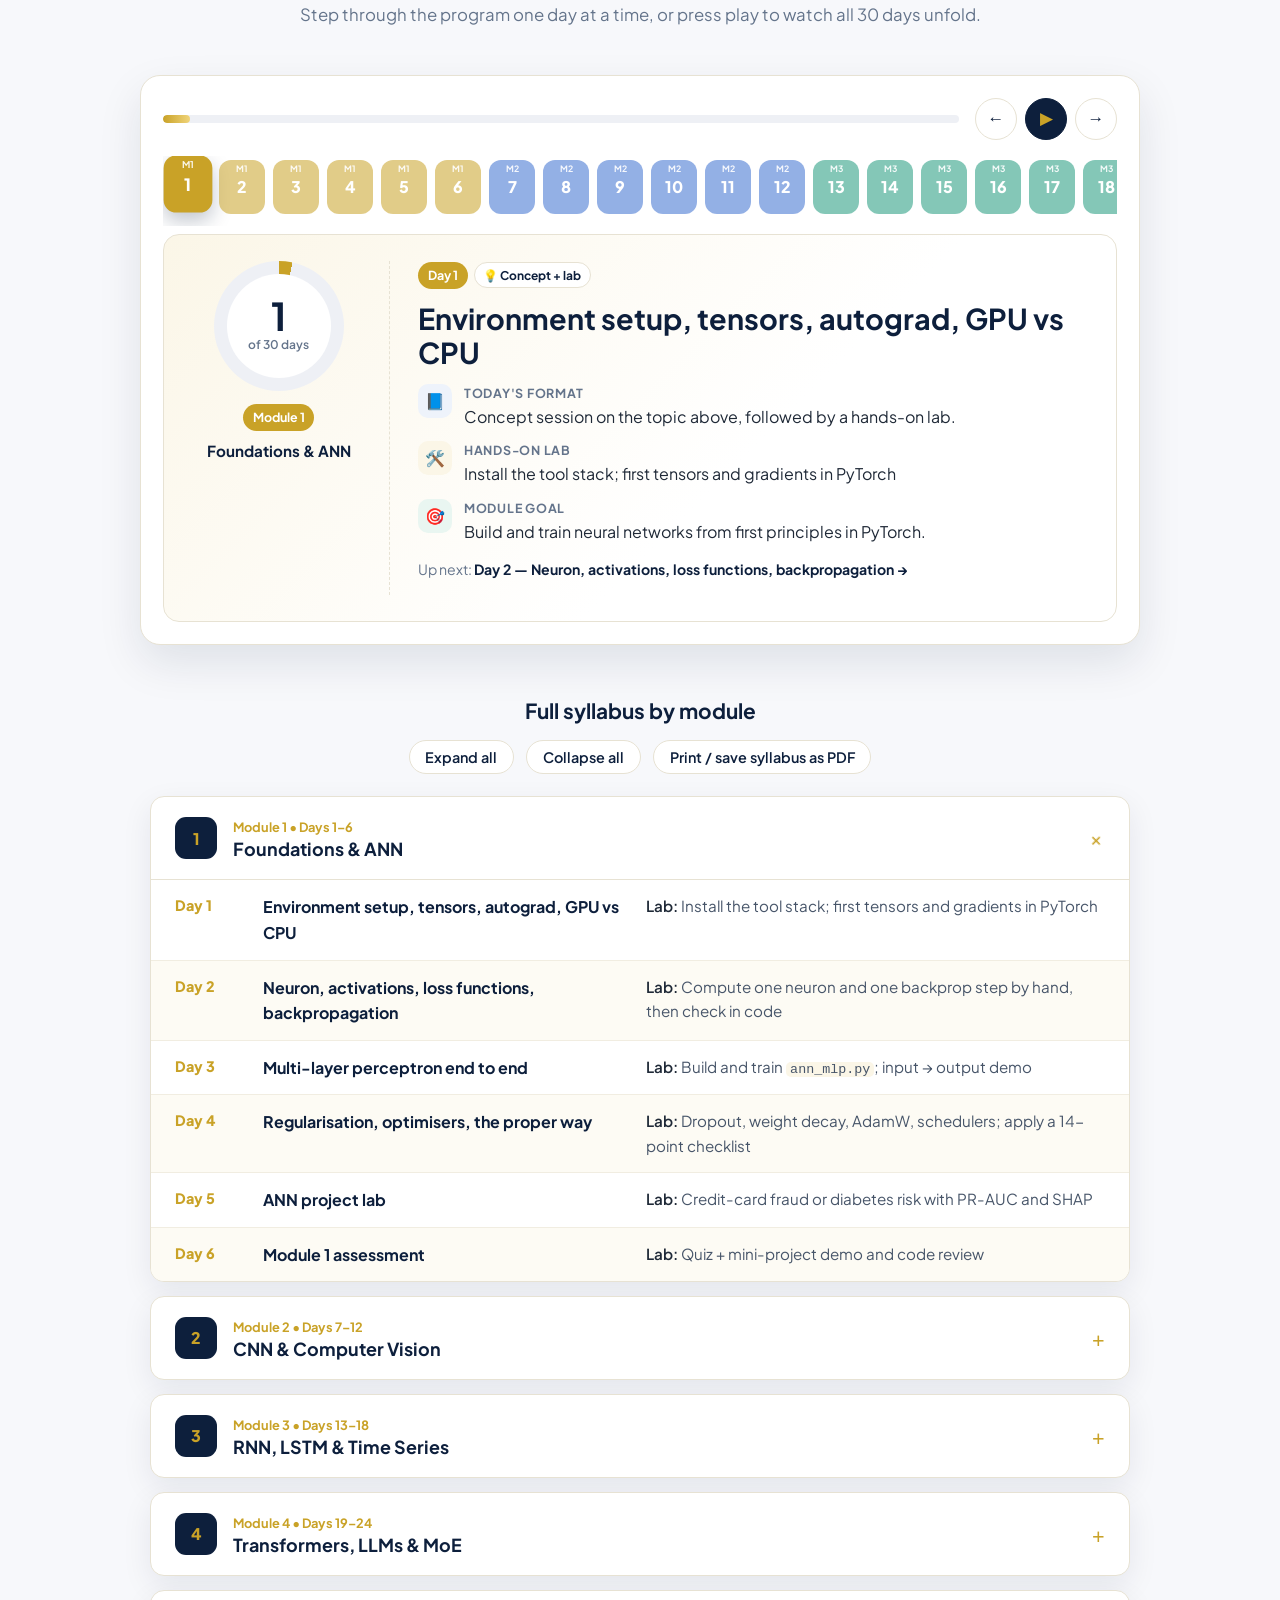
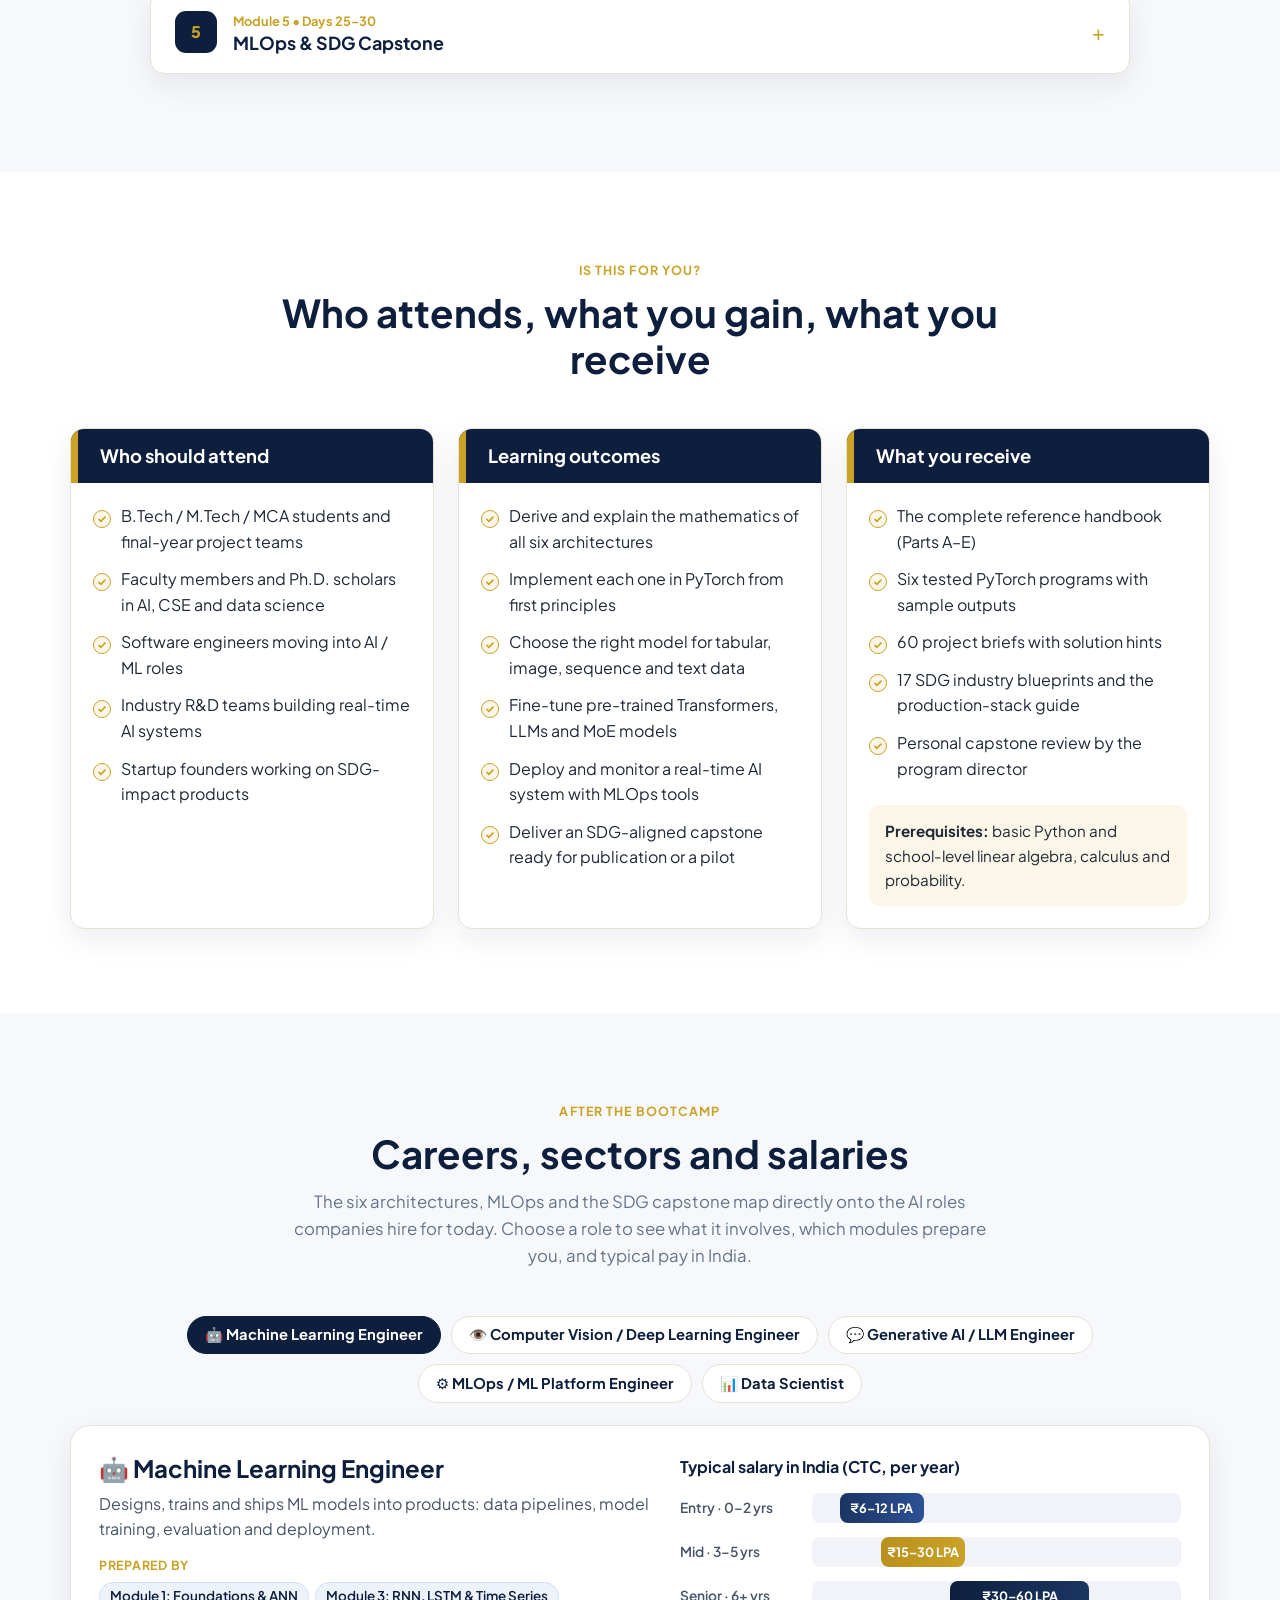
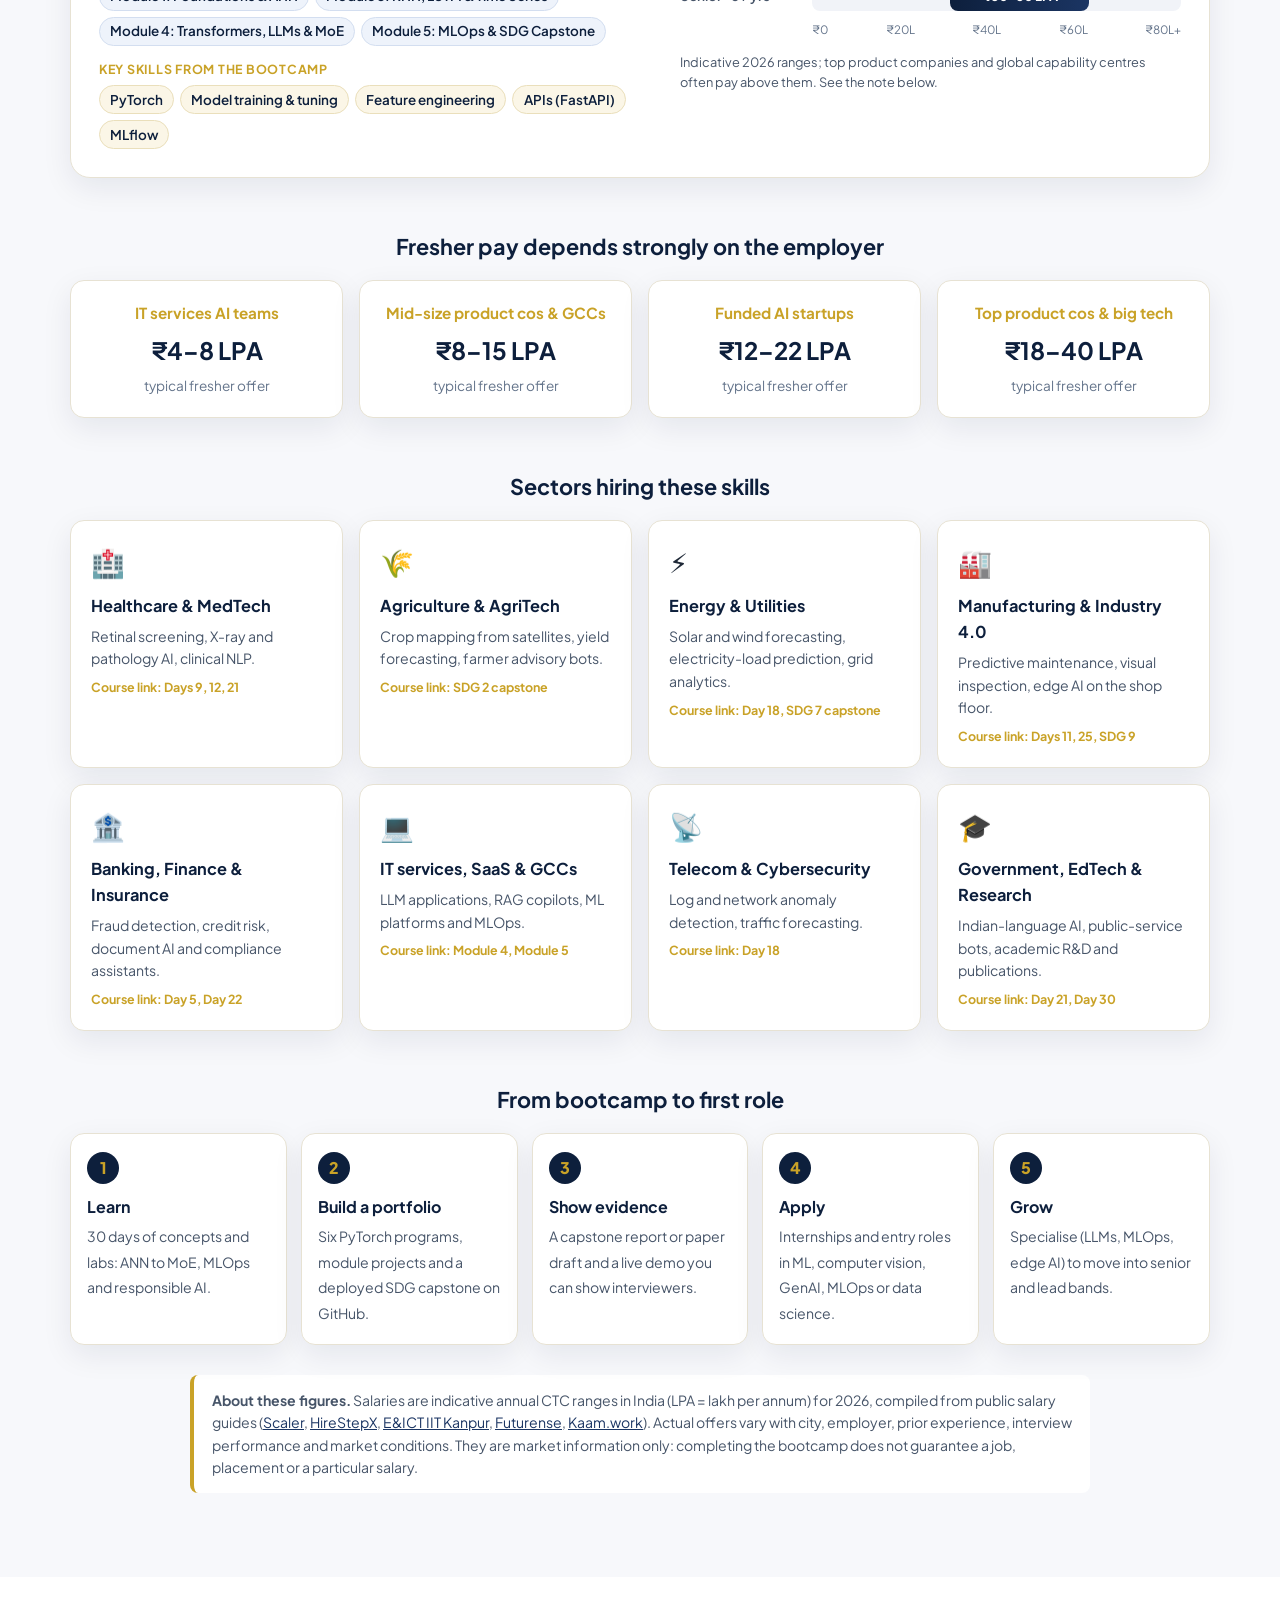
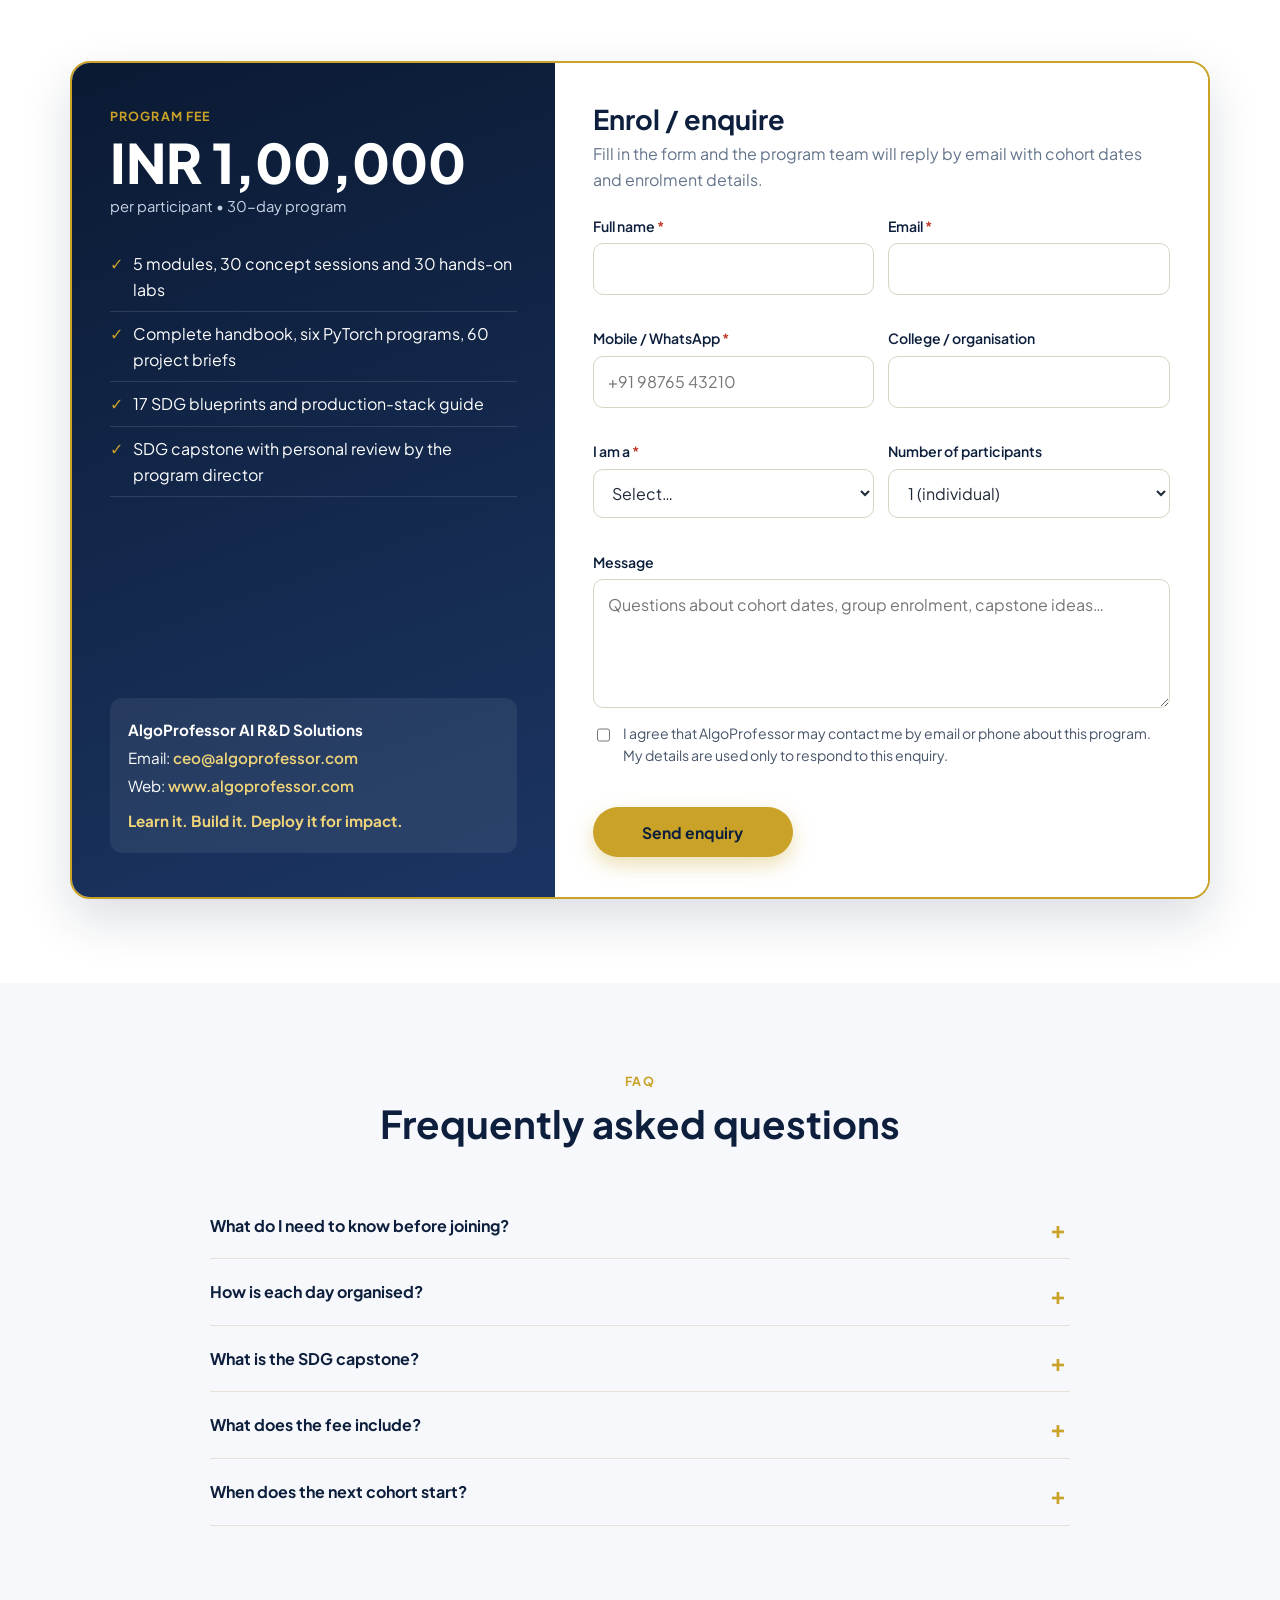
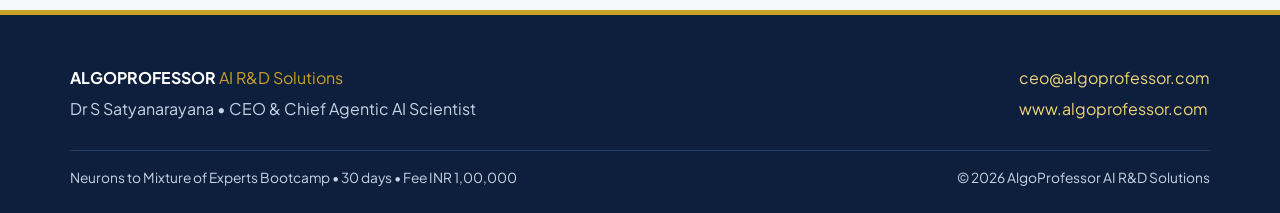
==== commit 31bbab4a: "Add dynamic day explorer and careers section to bootcamp page Day explorer with play/pause auto-adva" ====
--- a/course-website/bootcamp.html
+++ b/course-website/bootcamp.html
@@ -103,6 +103,83 @@
 .acc-tools button{border:1px solid var(--line);background:#fff;border-radius:999px;padding:.5em 1.1em;font:600 .9rem var(--font);color:var(--navy);cursor:pointer}
 .acc-tools button:hover{border-color:var(--gold)}
 code{background:var(--goldbg);border-radius:5px;padding:0 .3em;font-size:.88em}
+
+/* day explorer */
+.explorer{background:#fff;border:1px solid var(--line);border-radius:20px;box-shadow:0 18px 44px rgba(13,31,60,.10);padding:22px;margin:0 auto 54px;max-width:1000px;outline:none}
+.explorer:focus-visible{box-shadow:0 0 0 4px rgba(201,162,39,.35)}
+.ex-top{display:flex;align-items:center;gap:16px;margin-bottom:16px}
+.ex-progress{flex:1;height:8px;background:#eef0f5;border-radius:99px;overflow:hidden}
+.ex-bar{height:100%;width:3.33%;background:linear-gradient(90deg,var(--gold),var(--gold2));border-radius:99px;transition:width .5s}
+.ex-ctrl{display:flex;gap:8px}
+.ex-btn{width:42px;height:42px;border-radius:50%;border:1.5px solid var(--line);background:#fff;color:var(--navy);font-size:1.05rem;cursor:pointer;display:grid;place-items:center;transition:background .15s,border-color .15s}
+.ex-btn:hover{border-color:var(--gold)}
+.ex-btn.play{background:var(--navy);color:var(--gold);border-color:var(--navy)}
+.ex-strip{display:flex;gap:8px;overflow-x:auto;padding:4px 2px 12px;scroll-snap-type:x mandatory;scrollbar-width:thin}
+.ex-day{flex:none;scroll-snap-align:center;width:46px;height:54px;border-radius:12px;border:0;cursor:pointer;color:#fff;font:800 1rem var(--font);display:grid;place-items:center;position:relative;opacity:.55;transition:opacity .2s,transform .2s}
+.ex-day small{position:absolute;top:3px;font-size:.55rem;font-weight:700;opacity:.9}
+.ex-day:hover{opacity:.85}
+.ex-day.on{opacity:1;transform:translateY(-3px) scale(1.06);box-shadow:0 8px 18px rgba(13,31,60,.25)}
+.ex-day.done{opacity:.85}
+.ex-card{display:grid;grid-template-columns:200px 1fr;gap:28px;margin-top:8px;padding:26px;border-radius:16px;background:linear-gradient(135deg,#fbf6e7 0%,#ffffff 60%);border:1px solid var(--line);min-height:250px}
+.ex-card.anim{animation:exIn .45s ease both}
+@keyframes exIn{from{opacity:0;transform:translateX(24px)}to{opacity:1;transform:none}}
+.ex-left{text-align:center;border-right:1px dashed var(--line);padding-right:22px}
+.ex-ring{--p:0;width:130px;height:130px;margin:0 auto 12px;border-radius:50%;display:grid;place-items:center;
+  background:conic-gradient(var(--gold) calc(var(--p)*1%),#eef0f5 0)}
+.ex-ring div{width:104px;height:104px;border-radius:50%;background:#fff;display:grid;place-items:center;align-content:center}
+.ex-ring b{font-size:2.4rem;color:var(--navy);line-height:1}
+.ex-ring span{font-size:.75rem;color:var(--muted);font-weight:600}
+.ex-mod{display:inline-block;color:#fff;border-radius:999px;padding:.25em .8em;font-size:.78rem;font-weight:700}
+.ex-type{display:inline-block;margin-left:6px;border:1px solid var(--line);border-radius:999px;padding:.2em .7em;font-size:.75rem;font-weight:700;color:var(--navy);background:#fff}
+.ex-right h3{font-size:clamp(1.3rem,2.6vw,1.8rem);color:var(--navy);margin:12px 0 14px}
+.ex-block{display:flex;gap:12px;margin-bottom:12px;align-items:flex-start}
+.ex-block i{flex:none;width:34px;height:34px;border-radius:10px;display:grid;place-items:center;font-style:normal;font-size:1rem}
+.ex-block p{margin:0}
+.ex-block p b{display:block;font-size:.78rem;color:var(--muted);text-transform:uppercase;letter-spacing:.06em}
+.ex-next{margin-top:14px;font-size:.88rem;color:var(--muted)}
+.ex-next a{font-weight:700;color:var(--navy);text-decoration:none;cursor:pointer}
+.full-title{text-align:center;color:var(--navy);font-size:1.3rem;margin:0 0 16px}
+
+/* careers */
+.roles{display:flex;flex-wrap:wrap;justify-content:center;gap:10px;margin-bottom:22px}
+.role{border:1.5px solid var(--line);background:#fff;border-radius:999px;padding:.6em 1.15em;font:700 .92rem var(--font);color:var(--navy);cursor:pointer;transition:all .15s}
+.role:hover{border-color:var(--gold)}
+.role[aria-selected="true"]{background:var(--navy);color:#fff;border-color:var(--navy)}
+.role-card{background:#fff;border:1px solid var(--line);border-radius:20px;box-shadow:var(--shadow);padding:28px;display:grid;grid-template-columns:1.1fr 1fr;gap:30px;margin-bottom:56px}
+.role-card.anim{animation:exIn .4s ease both}
+.role-card h3{color:var(--navy);font-size:1.5rem;margin-bottom:8px}
+.role-card p{margin:0 0 14px;color:#475569}
+.role-card .lbl{font-size:.78rem;font-weight:700;text-transform:uppercase;letter-spacing:.06em;color:var(--gold);margin:14px 0 6px}
+.chips{display:flex;flex-wrap:wrap;gap:6px}
+.chip{background:var(--goldbg);border:1px solid #eadfbb;border-radius:999px;padding:.2em .75em;font-size:.84rem;font-weight:600;color:var(--navy)}
+.chip.modchip{background:#eef3fb;border-color:#d3def0}
+.pay h4{margin:0 0 14px;color:var(--navy)}
+.payrow{display:grid;grid-template-columns:120px 1fr;gap:12px;align-items:center;margin-bottom:14px}
+.payrow span{font-size:.86rem;font-weight:600;color:#475569}
+.paytrack{position:relative;height:30px;background:#f1f3f8;border-radius:8px}
+.payfill{position:absolute;top:0;bottom:0;border-radius:8px;background:linear-gradient(90deg,#1b3563,#2c5196);color:#fff;font-size:.8rem;font-weight:700;display:flex;align-items:center;justify-content:center;white-space:nowrap;min-width:84px;transition:left .5s,width .5s}
+.payfill.mid{background:linear-gradient(90deg,#b8901c,var(--gold))}
+.payfill.sen{background:linear-gradient(90deg,#0d1f3c,#1b3563)}
+.scale{display:flex;justify-content:space-between;font-size:.72rem;color:var(--muted);margin:-4px 0 0 132px}
+.tiers{display:grid;grid-template-columns:repeat(4,1fr);gap:16px;margin-bottom:56px}
+.tier{background:#fff;border:1px solid var(--line);border-radius:var(--r);padding:20px;box-shadow:var(--shadow);text-align:center}
+.tier b{display:block;font-size:1.5rem;color:var(--navy);margin:6px 0 2px}
+.tier span{font-size:.85rem;color:var(--muted)}
+.tier h4{margin:0;font-size:.95rem;color:var(--gold)}
+.sub-title{text-align:center;color:var(--navy);font-size:1.35rem;margin:0 0 20px}
+.sectors{display:grid;grid-template-columns:repeat(4,1fr);gap:16px;margin-bottom:56px}
+.sector{background:#fff;border:1px solid var(--line);border-radius:var(--r);padding:20px;box-shadow:var(--shadow);transition:transform .2s}
+.sector:hover{transform:translateY(-4px)}
+.sector .ic{font-size:1.7rem}
+.sector h4{margin:8px 0 6px;color:var(--navy);font-size:1.02rem}
+.sector p{margin:0 0 8px;font-size:.88rem;color:#475569}
+.sector small{display:block;font-size:.78rem;color:var(--gold);font-weight:700}
+.path{list-style:none;padding:0;margin:0 0 30px;display:grid;grid-template-columns:repeat(5,1fr);gap:14px;counter-reset:st}
+.path li{background:#fff;border:1px solid var(--line);border-radius:var(--r);padding:18px 16px;position:relative;box-shadow:var(--shadow)}
+.path li::before{counter-increment:st;content:counter(st);display:grid;place-items:center;width:32px;height:32px;border-radius:50%;background:var(--navy);color:var(--gold);font-weight:800;margin-bottom:10px}
+.path b{display:block;color:var(--navy);margin-bottom:4px}
+.path span{font-size:.88rem;color:#475569}
+.note{max-width:900px;margin:0 auto;background:#fff;border-left:4px solid var(--gold);border-radius:8px;padding:14px 18px;font-size:.88rem;color:#475569}
 
 /* three cards */
 .cards{display:grid;grid-template-columns:repeat(3,1fr);gap:24px}
@@ -168,6 +245,9 @@
 .js .rv.in{opacity:1;transform:none}
 
 @media (max-width:1000px){
+  .tiers,.sectors{grid-template-columns:repeat(2,1fr)}
+  .path{grid-template-columns:1fr 1fr}
+  .role-card{grid-template-columns:1fr}
   .modules{grid-template-columns:repeat(2,1fr)}
   .mod::after{display:none}
   .cards{grid-template-columns:1fr 1fr}
@@ -186,6 +266,14 @@
   .modules,.cards,.two{grid-template-columns:1fr}
   .mod{display:grid;grid-template-columns:44px 1fr;column-gap:14px;align-items:center;padding:16px 18px}
   .mod .num{grid-row:span 2;margin:0}
+  .ex-card{grid-template-columns:1fr;gap:16px;padding:20px}
+  .ex-left{border-right:0;border-bottom:1px dashed var(--line);padding:0 0 14px}
+  .ex-ring{width:110px;height:110px}.ex-ring div{width:88px;height:88px}
+  .explorer{padding:16px}
+  .tiers,.sectors,.path{grid-template-columns:1fr}
+  .payrow{grid-template-columns:1fr;gap:4px}
+  .scale{margin-left:0}
+  .role-card{padding:20px}
   .day{grid-template-columns:1fr;gap:4px;padding:14px 18px}
   .acc summary{padding:16px 18px}
   .fee,.formbox{padding:28px 22px}
@@ -194,7 +282,7 @@
 }
 @media (prefers-reduced-motion:reduce){*{transition:none!important;scroll-behavior:auto!important}.rv{opacity:1;transform:none}}
 @media print{
-  header,.float,.cta,#contact,#faq,footer .fbot{display:none!important}
+  header,.float,.cta,#contact,#faq,#careers,.explorer,.full-title,footer .fbot{display:none!important}
   .hero{background:#0d1f3c!important;-webkit-print-color-adjust:exact;print-color-adjust:exact;padding:24px 0}
   .acc details{break-inside:avoid;box-shadow:none}
   .rv{opacity:1;transform:none}
@@ -212,6 +300,7 @@
       <a href="#modules">Modules</a>
       <a href="#syllabus">Syllabus</a>
       <a href="#benefits">Outcomes</a>
+      <a href="#careers">Careers</a>
       <a href="#contact">Fee</a>
       <a href="#faq">FAQ</a>
       <a class="btn btn-gold" href="#contact">Apply / Enquire</a>
@@ -250,7 +339,22 @@
 <section class="sec soft" id="syllabus">
   <div class="wrap">
     <div class="sec-head rv"><span class="tag">Day-by-day syllabus</span><h2>What you will learn and build each day</h2>
-      <p>Open a module to see its six days: the topic, and the hands-on lab you complete.</p></div>
+      <p>Step through the program one day at a time, or press play to watch all 30 days unfold.</p></div>
+
+    <div class="explorer rv" id="explorer" tabindex="0" aria-label="Day explorer: use the arrow keys to change day">
+      <div class="ex-top">
+        <div class="ex-progress"><div class="ex-bar" id="exBar"></div></div>
+        <div class="ex-ctrl">
+          <button type="button" class="ex-btn" id="exPrev" aria-label="Previous day">&#8592;</button>
+          <button type="button" class="ex-btn play" id="exPlay" aria-label="Play">&#9654;</button>
+          <button type="button" class="ex-btn" id="exNext" aria-label="Next day">&#8594;</button>
+        </div>
+      </div>
+      <div class="ex-strip" id="exStrip" role="tablist"></div>
+      <div class="ex-card" id="exCard" aria-live="polite"></div>
+    </div>
+
+    <h3 class="full-title">Full syllabus by module</h3>
     <div class="acc-tools"><button type="button" id="openAll">Expand all</button><button type="button" id="closeAll">Collapse all</button><button type="button" onclick="window.print()">Print / save syllabus as PDF</button></div>
     <div class="acc" id="acc"></div>
   </div>
@@ -284,7 +388,42 @@
   </div>
 </section>
 
-<section class="sec soft" id="contact">
+<section class="sec soft" id="careers">
+  <div class="wrap">
+    <div class="sec-head rv"><span class="tag">After the bootcamp</span><h2>Careers, sectors and salaries</h2>
+      <p>The six architectures, MLOps and the SDG capstone map directly onto the AI roles companies hire for today.
+        Choose a role to see what it involves, which modules prepare you, and typical pay in India.</p></div>
+
+    <div class="roles rv" id="roles" role="tablist"></div>
+    <div class="role-card rv" id="roleCard" aria-live="polite"></div>
+
+    <h3 class="sub-title rv">Fresher pay depends strongly on the employer</h3>
+    <div class="tiers rv" id="tiers"></div>
+
+    <h3 class="sub-title rv">Sectors hiring these skills</h3>
+    <div class="sectors" id="sectors"></div>
+
+    <h3 class="sub-title rv">From bootcamp to first role</h3>
+    <ol class="path rv">
+      <li><b>Learn</b><span>30 days of concepts and labs: ANN to MoE, MLOps and responsible AI.</span></li>
+      <li><b>Build a portfolio</b><span>Six PyTorch programs, module projects and a deployed SDG capstone on GitHub.</span></li>
+      <li><b>Show evidence</b><span>A capstone report or paper draft and a live demo you can show interviewers.</span></li>
+      <li><b>Apply</b><span>Internships and entry roles in ML, computer vision, GenAI, MLOps or data science.</span></li>
+      <li><b>Grow</b><span>Specialise (LLMs, MLOps, edge AI) to move into senior and lead bands.</span></li>
+    </ol>
+
+    <p class="note rv"><b>About these figures.</b> Salaries are indicative annual CTC ranges in India (LPA = lakh per annum) for 2026,
+      compiled from public salary guides (<a href="https://www.scaler.com/topics/salary-of-machine-learning-engineer-in-india/" target="_blank" rel="noopener">Scaler</a>,
+      <a href="https://hirestepx.com/blog/machine-learning-engineer-salary-india-2026" target="_blank" rel="noopener">HireStepX</a>,
+      <a href="https://www.eicta.iitk.ac.in/knowledge-hub/artificial-intelligence/ai-engineer-salary-india-2026" target="_blank" rel="noopener">E&amp;ICT IIT Kanpur</a>,
+      <a href="https://futurense.com/blog/mlops-engineer-salary-in-india" target="_blank" rel="noopener">Futurense</a>,
+      <a href="https://www.kaam.work/blog/ai-engineer-salaries-in-india-2026-machine-learning-data-science-and-llm-roles" target="_blank" rel="noopener">Kaam.work</a>).
+      Actual offers vary with city, employer, prior experience, interview performance and market conditions.
+      They are market information only: completing the bootcamp does not guarantee a job, placement or a particular salary.</p>
+  </div>
+</section>
+
+<section class="sec" id="contact">
   <div class="wrap">
     <div class="contact-grid rv">
       <div class="fee">
@@ -344,7 +483,7 @@
   </div>
 </section>
 
-<section class="sec" id="faq">
+<section class="sec soft" id="faq">
   <div class="wrap">
     <div class="sec-head rv"><span class="tag">FAQ</span><h2>Frequently asked questions</h2></div>
     <div class="faq">
@@ -429,6 +568,143 @@
 document.getElementById('closeAll').onclick = () => document.querySelectorAll('#acc details').forEach(d => d.open = false);
 window.addEventListener('beforeprint', () => document.querySelectorAll('#acc details').forEach(d => d.open = true));
 
+// ---------------- dynamic day explorer ----------------
+const MOD_COLORS = ['#c9a227', '#3b6fd0', '#1f9a7d', '#7c4dcc', '#e0703a'];
+const MOD_GOALS = [
+  'Build and train neural networks from first principles in PyTorch.',
+  'See with CNNs: classify, detect, segment, explain and deploy to the edge.',
+  'Model sequences and time with RNNs and LSTMs, without data leakage.',
+  'Master attention, fine-tune LLMs, build RAG and train Mixture of Experts.',
+  'Ship a real-time, responsible AI system as an SDG capstone.',
+];
+const DAYS = MODULES.flatMap((m, i) => m.items.map(([t, l], k) => ({ d: i * 6 + k + 1, m: m.n, mt: m.title, t, l })));
+const dayType = x => /assessment/i.test(x.t) ? ['Assessment', '📝'] : /capstone|Demo day/i.test(x.t) ? ['Capstone', '🌍']
+  : /project lab/i.test(x.t) ? ['Project lab', '🚀'] : ['Concept + lab', '💡'];
+const FORMAT = {
+  'Concept + lab': 'Concept session on the topic above, followed by a hands-on lab.',
+  'Project lab': 'Project day: apply the whole module to a real problem, end to end.',
+  'Assessment': 'Quiz, mini-project demo and code review to close the module.',
+  'Capstone': 'SDG capstone work: your own real-world project, reviewed by experts.',
+};
+let cur = 1, timer = null;
+const strip = document.getElementById('exStrip'), card = document.getElementById('exCard');
+strip.innerHTML = DAYS.map(x => `<button type="button" class="ex-day" role="tab" data-d="${x.d}" style="background:${MOD_COLORS[x.m - 1]}" aria-label="Day ${x.d}: ${esc(x.t)}"><small>M${x.m}</small>${x.d}</button>`).join('');
+function showDay(d, scroll = true) {
+  cur = Math.min(30, Math.max(1, d));
+  const x = DAYS[cur - 1], [type, icon] = dayType(x), col = MOD_COLORS[x.m - 1], nx = DAYS[cur];
+  strip.querySelectorAll('.ex-day').forEach(b => {
+    const n = +b.dataset.d; b.classList.toggle('on', n === cur); b.classList.toggle('done', n < cur);
+    b.setAttribute('aria-selected', n === cur);
+  });
+  if (scroll) { const on = strip.querySelector('.on'); strip.scrollTo({ left: on.offsetLeft - strip.clientWidth / 2 + on.clientWidth / 2, behavior: 'smooth' }); }
+  document.getElementById('exBar').style.width = (cur / 30 * 100) + '%';
+  card.classList.remove('anim'); void card.offsetWidth; card.classList.add('anim');
+  card.innerHTML = `
+    <div class="ex-left">
+      <div class="ex-ring" style="--p:${cur / 30 * 100}"><div><b>${cur}</b><span>of 30 days</span></div></div>
+      <span class="ex-mod" style="background:${col}">Module ${x.m}</span>
+      <p style="margin:8px 0 0;font-weight:700;color:var(--navy);font-size:.95rem">${esc(x.mt)}</p>
+    </div>
+    <div class="ex-right">
+      <span class="ex-mod" style="background:${col}">Day ${cur}</span><span class="ex-type">${icon} ${type}</span>
+      <h3>${esc(x.t)}</h3>
+      <div class="ex-block"><i style="background:#eef3fb">📘</i><p><b>Today's format</b>${FORMAT[type]}</p></div>
+      <div class="ex-block"><i style="background:var(--goldbg)">🛠️</i><p><b>Hands-on lab</b>${fmt(x.l)}</p></div>
+      <div class="ex-block"><i style="background:#e9f6f1">🎯</i><p><b>Module goal</b>${esc(MOD_GOALS[x.m - 1])}</p></div>
+      <p class="ex-next">${nx ? `Up next: <a data-go="${cur + 1}">Day ${cur + 1} &mdash; ${esc(nx.t)} &rarr;</a>` : '🎓 Day 30 complete: capstone presented and career roadmap ready.'}</p>
+    </div>`;
+}
+function stopPlay() { clearInterval(timer); timer = null; const b = document.getElementById('exPlay'); b.innerHTML = '&#9654;'; b.setAttribute('aria-label', 'Play'); }
+function togglePlay() {
+  if (timer) return stopPlay();
+  const b = document.getElementById('exPlay'); b.innerHTML = '&#10074;&#10074;'; b.setAttribute('aria-label', 'Pause');
+  if (cur === 30) showDay(1);
+  timer = setInterval(() => { if (cur >= 30) return stopPlay(); showDay(cur + 1); }, 4000);
+}
+strip.addEventListener('click', e => { const b = e.target.closest('.ex-day'); if (b) { stopPlay(); showDay(+b.dataset.d); } });
+card.addEventListener('click', e => { const a = e.target.closest('[data-go]'); if (a) { stopPlay(); showDay(+a.dataset.go); } });
+document.getElementById('exPrev').onclick = () => { stopPlay(); showDay(cur - 1); };
+document.getElementById('exNext').onclick = () => { stopPlay(); showDay(cur + 1); };
+document.getElementById('exPlay').onclick = togglePlay;
+document.getElementById('explorer').addEventListener('keydown', e => {
+  if (e.key === 'ArrowRight') { stopPlay(); showDay(cur + 1); e.preventDefault(); }
+  if (e.key === 'ArrowLeft') { stopPlay(); showDay(cur - 1); e.preventDefault(); }
+});
+let tx = null;
+card.addEventListener('touchstart', e => { tx = e.touches[0].clientX; }, { passive: true });
+card.addEventListener('touchend', e => {
+  if (tx === null) return; const dx = e.changedTouches[0].clientX - tx; tx = null;
+  if (Math.abs(dx) > 50) { stopPlay(); showDay(cur + (dx < 0 ? 1 : -1)); }
+});
+document.querySelectorAll('.mod').forEach(a => a.addEventListener('click', () => showDay((+a.dataset.m - 1) * 6 + 1)));
+showDay(1, false);
+
+// ---------------- careers ----------------
+const ROLES = [
+  { name: 'Machine Learning Engineer', icon: '🤖', pay: [[6, 12], [15, 30], [30, 60]],
+    what: 'Designs, trains and ships ML models into products: data pipelines, model training, evaluation and deployment.',
+    mods: [1, 3, 4, 5], skills: ['PyTorch', 'Model training & tuning', 'Feature engineering', 'APIs (FastAPI)', 'MLflow'] },
+  { name: 'Computer Vision / Deep Learning Engineer', icon: '👁️', pay: [[6, 12], [18, 35], [35, 70]],
+    what: 'Builds image and video models for detection, segmentation and inspection, often deployed on edge devices.',
+    mods: [2, 5], skills: ['CNNs & ViT', 'YOLO / U-Net', 'Transfer learning', 'Grad-CAM', 'ONNX / TFLite'] },
+  { name: 'Generative AI / LLM Engineer', icon: '💬', pay: [[8, 14], [20, 40], [40, 80]],
+    what: 'Builds LLM applications: RAG assistants, fine-tuned models and efficient serving of large and MoE models.',
+    mods: [4, 5], skills: ['Transformers', 'RAG & vector DBs', 'LoRA / QLoRA', 'Mixture of Experts', 'vLLM serving'] },
+  { name: 'MLOps / ML Platform Engineer', icon: '⚙️', pay: [[7, 14], [20, 40], [40, 75]],
+    what: 'Runs ML in production: streaming data, experiment tracking, model serving, monitoring and retraining loops.',
+    mods: [5], skills: ['Kafka / MQTT', 'MLflow / DVC', 'Triton / FastAPI', 'Drift monitoring', 'Airflow'] },
+  { name: 'Data Scientist', icon: '📊', pay: [[5, 10], [12, 25], [25, 50]],
+    what: 'Turns data into decisions: predictive models, forecasting, experiments and clear explanations for stakeholders.',
+    mods: [1, 3], skills: ['Python & statistics', 'Forecasting (LSTM)', 'PR-AUC & validation', 'SHAP', 'Storytelling'] },
+];
+const MAXPAY = 80;
+const rolesEl = document.getElementById('roles'), roleCard = document.getElementById('roleCard');
+rolesEl.innerHTML = ROLES.map((r, i) => `<button type="button" class="role" role="tab" data-i="${i}" aria-selected="${i === 0}">${r.icon} ${esc(r.name)}</button>`).join('');
+function bar(label, [lo, hi], cls) {
+  const l = lo / MAXPAY * 100, w = Math.max((hi - lo) / MAXPAY * 100, 14);
+  return `<div class="payrow"><span>${label}</span><div class="paytrack"><div class="payfill ${cls}" style="left:${Math.min(l, 100 - w)}%;width:${w}%">₹${lo}–${hi} LPA</div></div></div>`;
+}
+function showRole(i) {
+  const r = ROLES[i];
+  rolesEl.querySelectorAll('.role').forEach(b => b.setAttribute('aria-selected', +b.dataset.i === i));
+  roleCard.classList.remove('anim'); void roleCard.offsetWidth; roleCard.classList.add('anim');
+  roleCard.innerHTML = `
+    <div>
+      <h3>${r.icon} ${esc(r.name)}</h3>
+      <p>${esc(r.what)}</p>
+      <div class="lbl">Prepared by</div>
+      <div class="chips">${r.mods.map(m => `<span class="chip modchip">Module ${m}: ${esc(MODULES[m - 1].title)}</span>`).join('')}</div>
+      <div class="lbl">Key skills from the bootcamp</div>
+      <div class="chips">${r.skills.map(s => `<span class="chip">${esc(s)}</span>`).join('')}</div>
+    </div>
+    <div class="pay">
+      <h4>Typical salary in India (CTC, per year)</h4>
+      ${bar('Entry · 0–2 yrs', r.pay[0], '')}
+      ${bar('Mid · 3–5 yrs', r.pay[1], 'mid')}
+      ${bar('Senior · 6+ yrs', r.pay[2], 'sen')}
+      <div class="scale"><span>₹0</span><span>₹20L</span><span>₹40L</span><span>₹60L</span><span>₹80L+</span></div>
+      <p style="font-size:.8rem;margin:12px 0 0">Indicative 2026 ranges; top product companies and global capability centres often pay above them. See the note below.</p>
+    </div>`;
+}
+rolesEl.addEventListener('click', e => { const b = e.target.closest('.role'); if (b) showRole(+b.dataset.i); });
+showRole(0);
+
+document.getElementById('tiers').innerHTML = [
+  ['IT services AI teams', '₹4–8 LPA'], ['Mid-size product cos & GCCs', '₹8–15 LPA'],
+  ['Funded AI startups', '₹12–22 LPA'], ['Top product cos & big tech', '₹18–40 LPA'],
+].map(([h, v]) => `<div class="tier"><h4>${h}</h4><b>${v}</b><span>typical fresher offer</span></div>`).join('');
+
+document.getElementById('sectors').innerHTML = [
+  ['🏥', 'Healthcare & MedTech', 'Retinal screening, X-ray and pathology AI, clinical NLP.', 'Days 9, 12, 21'],
+  ['🌾', 'Agriculture & AgriTech', 'Crop mapping from satellites, yield forecasting, farmer advisory bots.', 'SDG 2 capstone'],
+  ['⚡', 'Energy & Utilities', 'Solar and wind forecasting, electricity-load prediction, grid analytics.', 'Day 18, SDG 7 capstone'],
+  ['🏭', 'Manufacturing & Industry 4.0', 'Predictive maintenance, visual inspection, edge AI on the shop floor.', 'Days 11, 25, SDG 9'],
+  ['🏦', 'Banking, Finance & Insurance', 'Fraud detection, credit risk, document AI and compliance assistants.', 'Day 5, Day 22'],
+  ['💻', 'IT services, SaaS & GCCs', 'LLM applications, RAG copilots, ML platforms and MLOps.', 'Module 4, Module 5'],
+  ['📡', 'Telecom & Cybersecurity', 'Log and network anomaly detection, traffic forecasting.', 'Day 18'],
+  ['🎓', 'Government, EdTech & Research', 'Indian-language AI, public-service bots, academic R&D and publications.', 'Day 21, Day 30'],
+].map(([ic, h, p, c]) => `<div class="sector rv"><div class="ic">${ic}</div><h4>${h}</h4><p>${p}</p><small>Course link: ${c}</small></div>`).join('');
+
 // mobile nav
 const nav = document.querySelector('nav'), burger = document.querySelector('.burger');
 burger.onclick = () => burger.setAttribute('aria-expanded', nav.classList.toggle('open'));
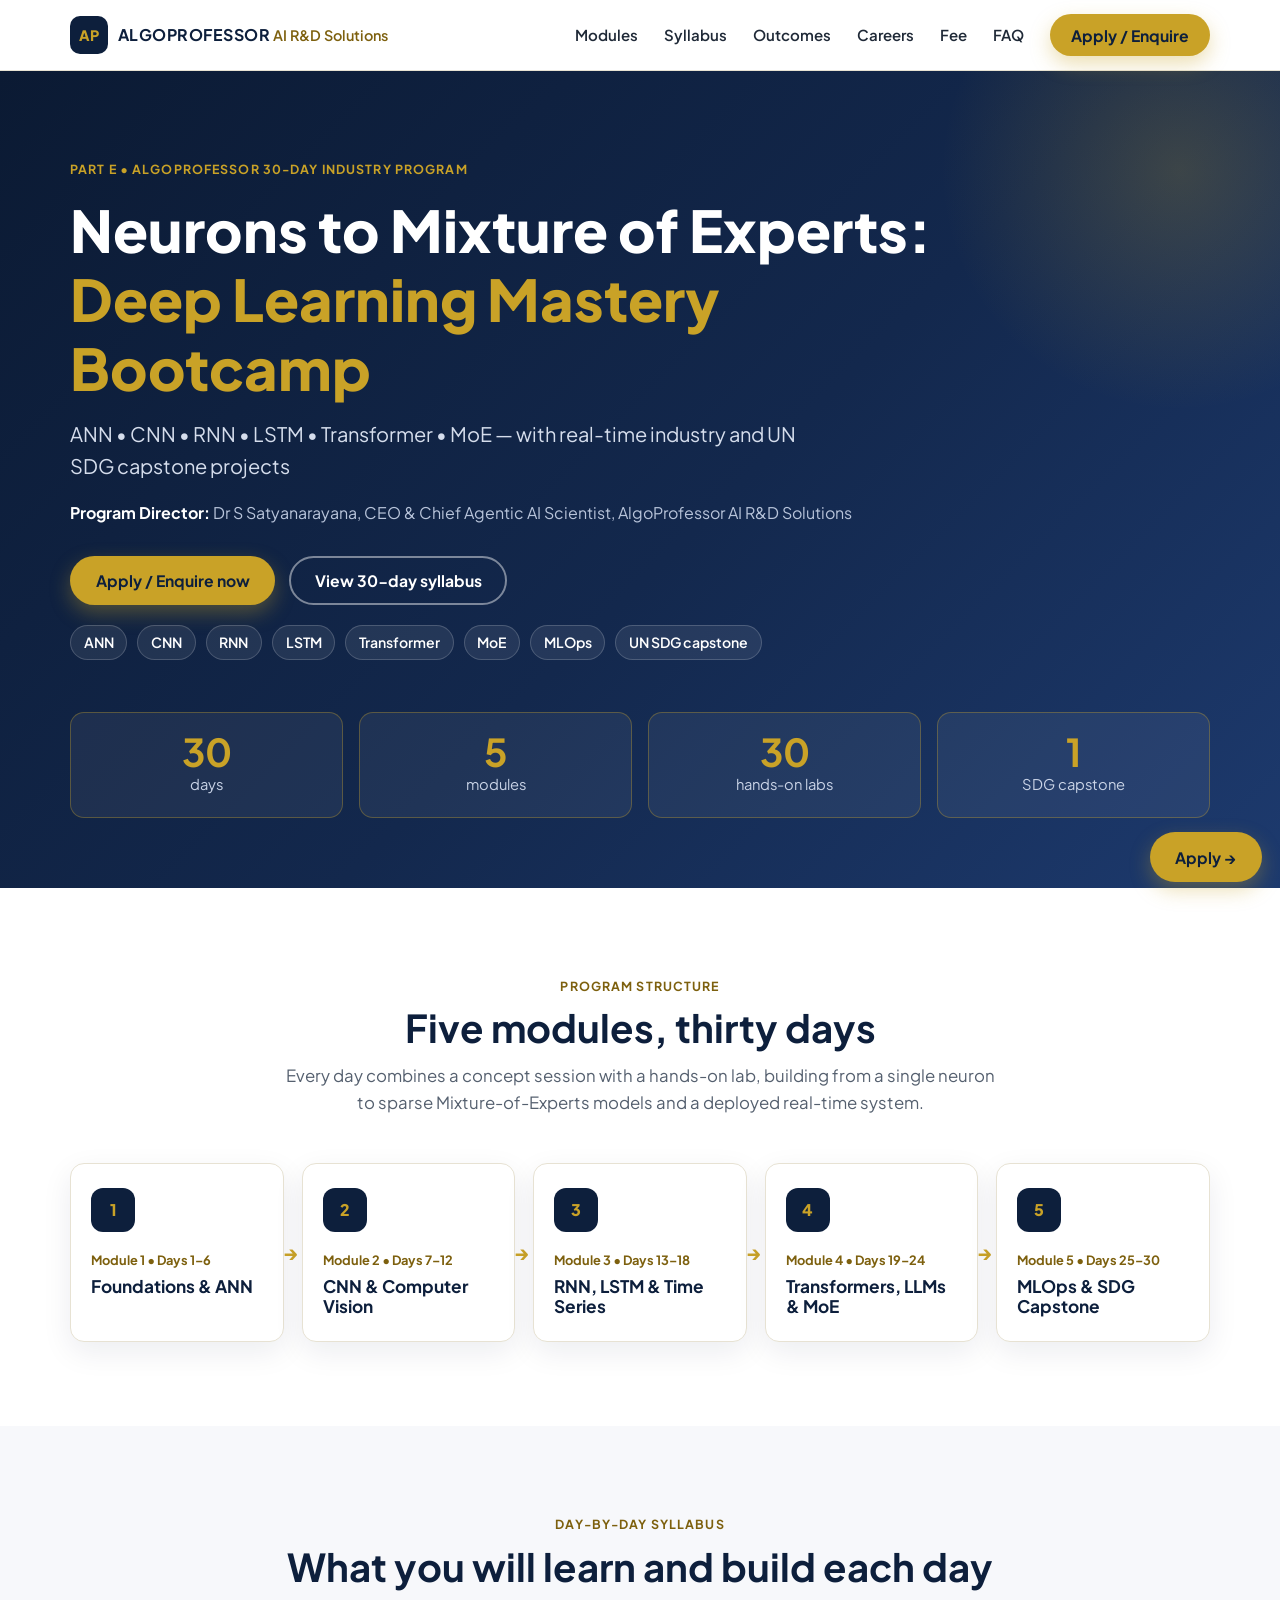
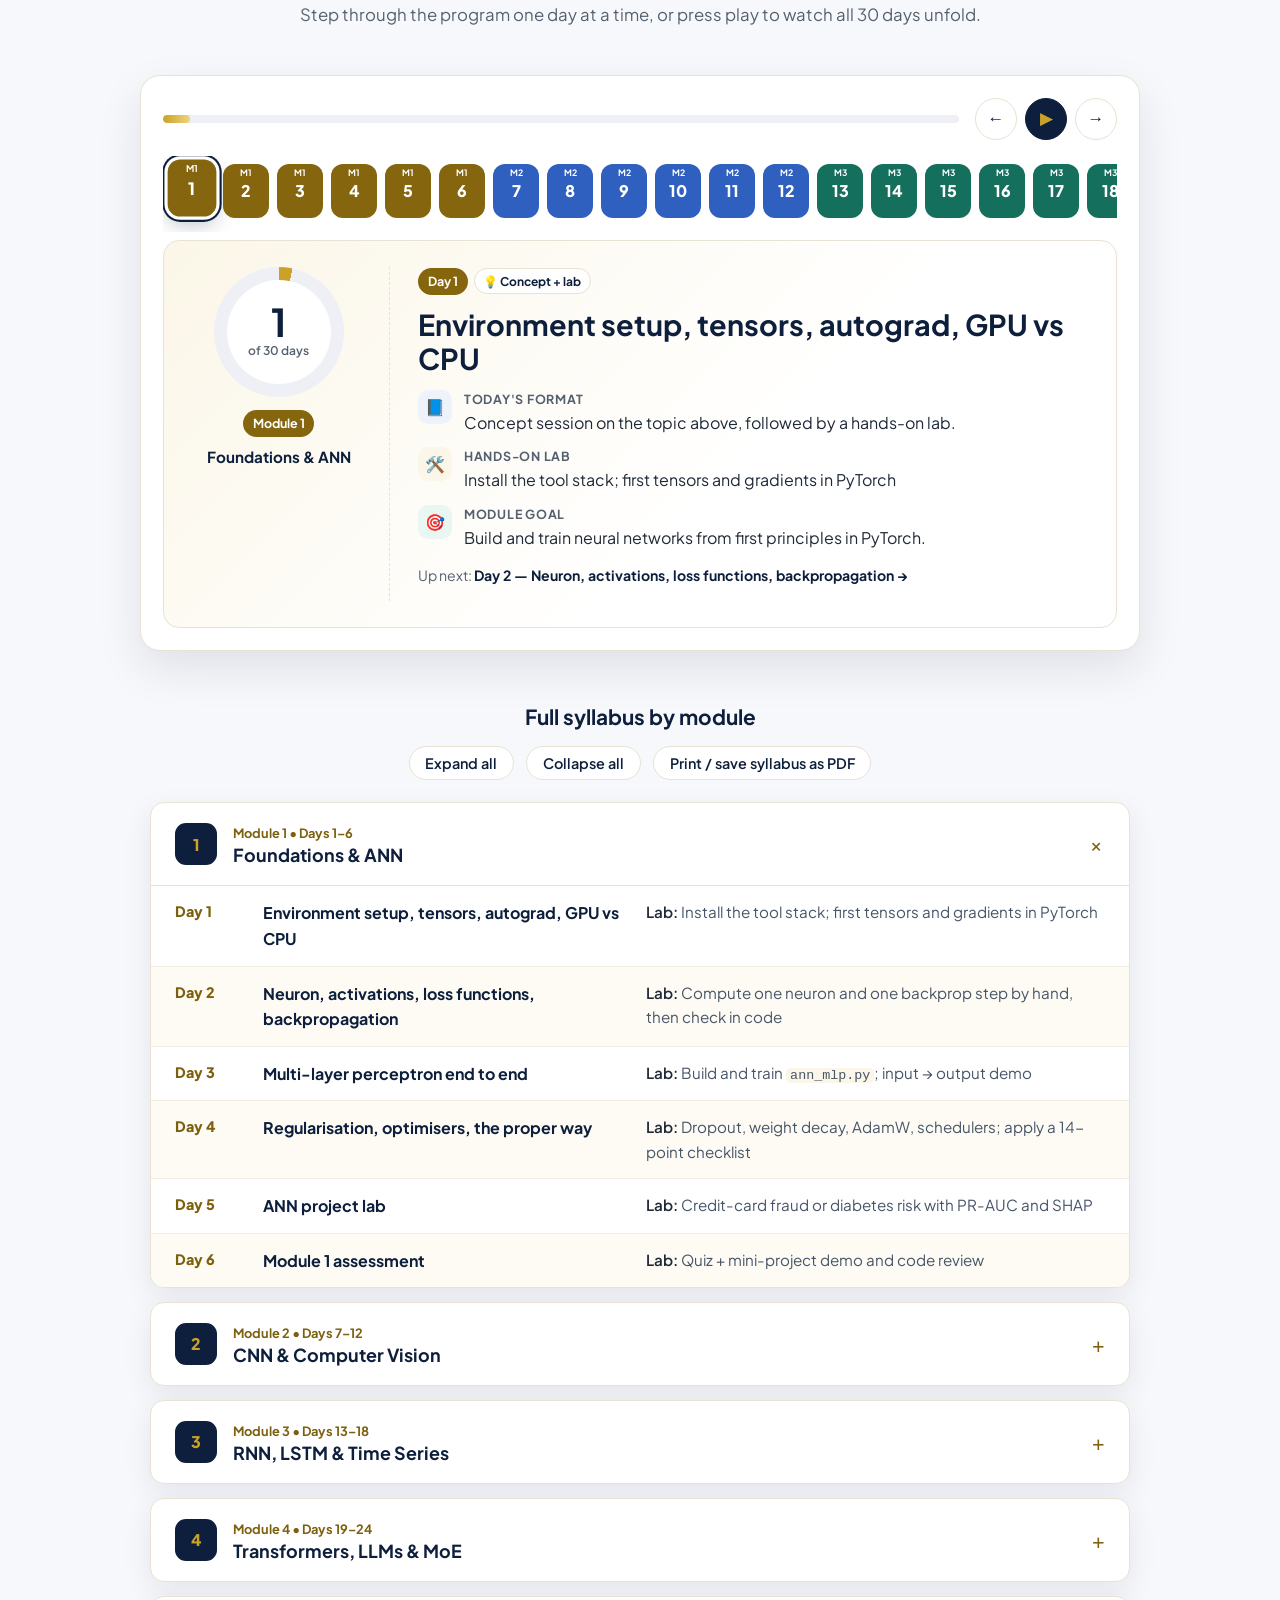
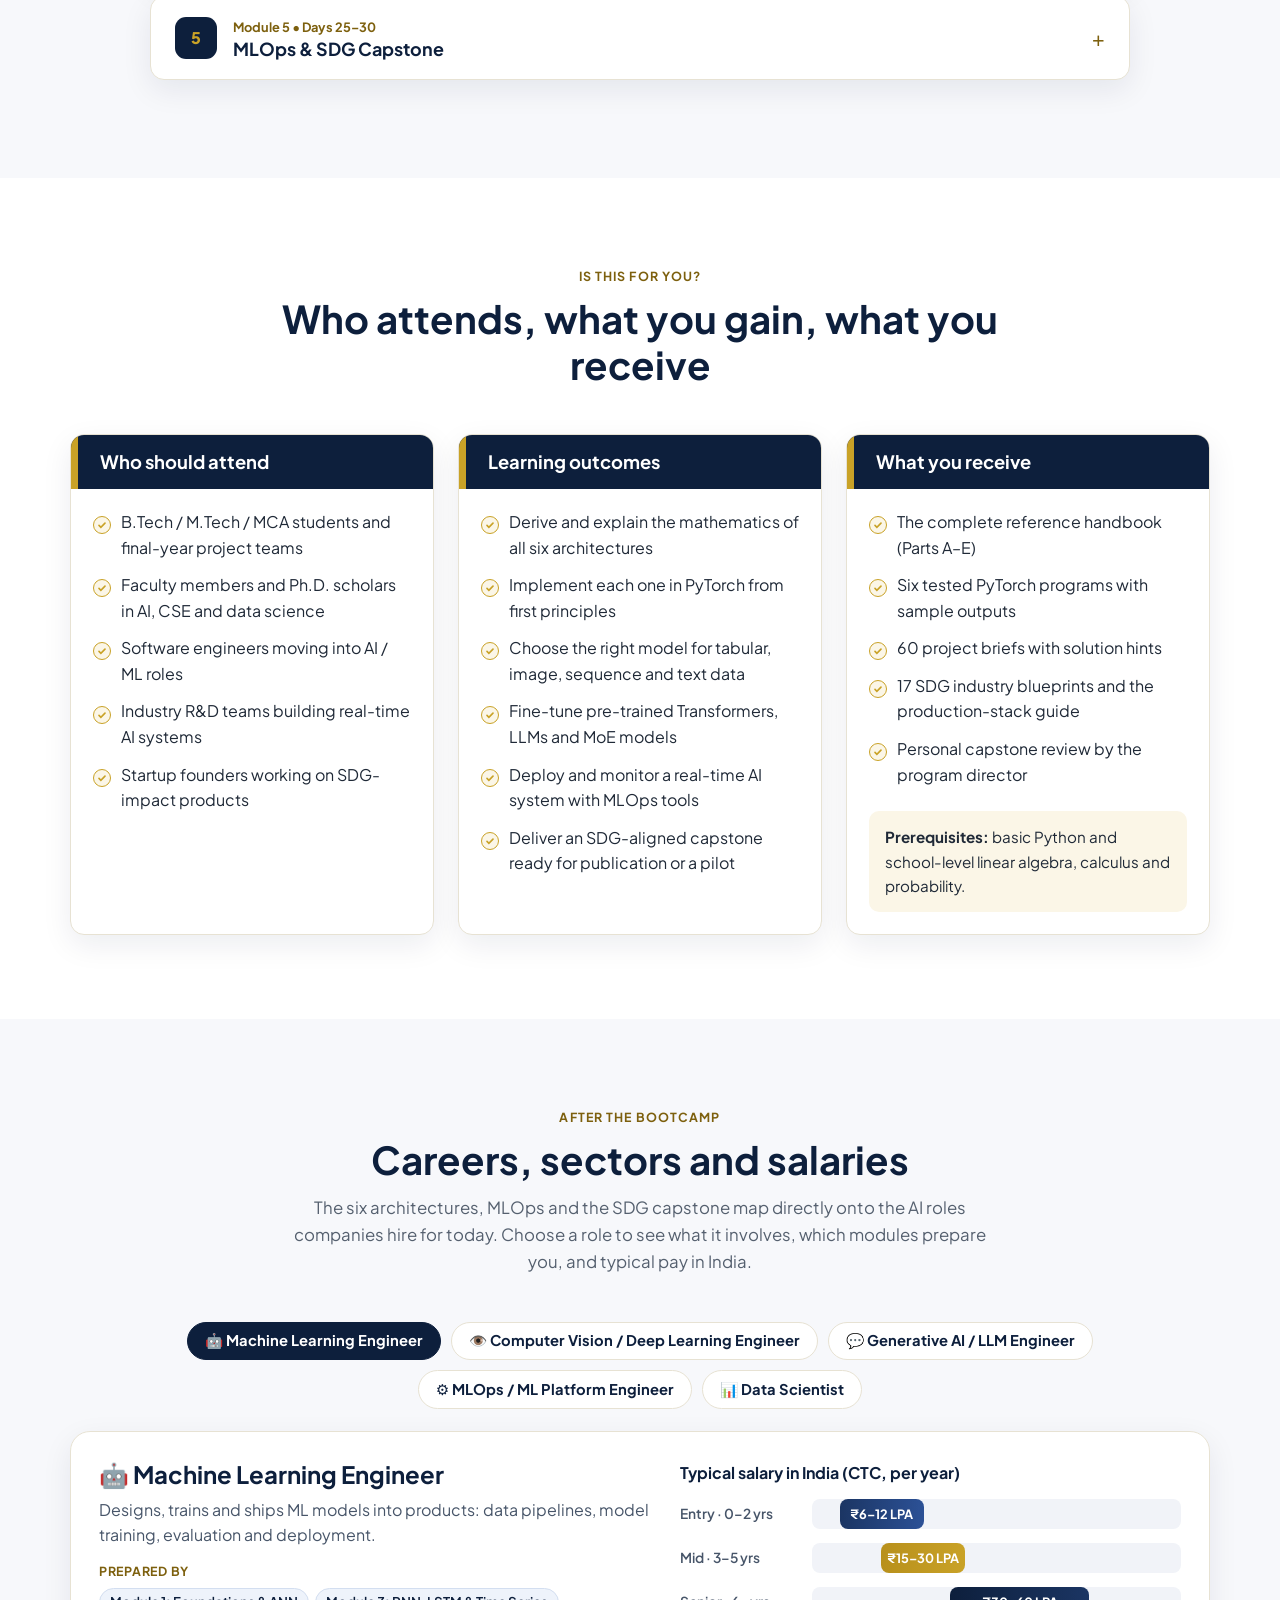
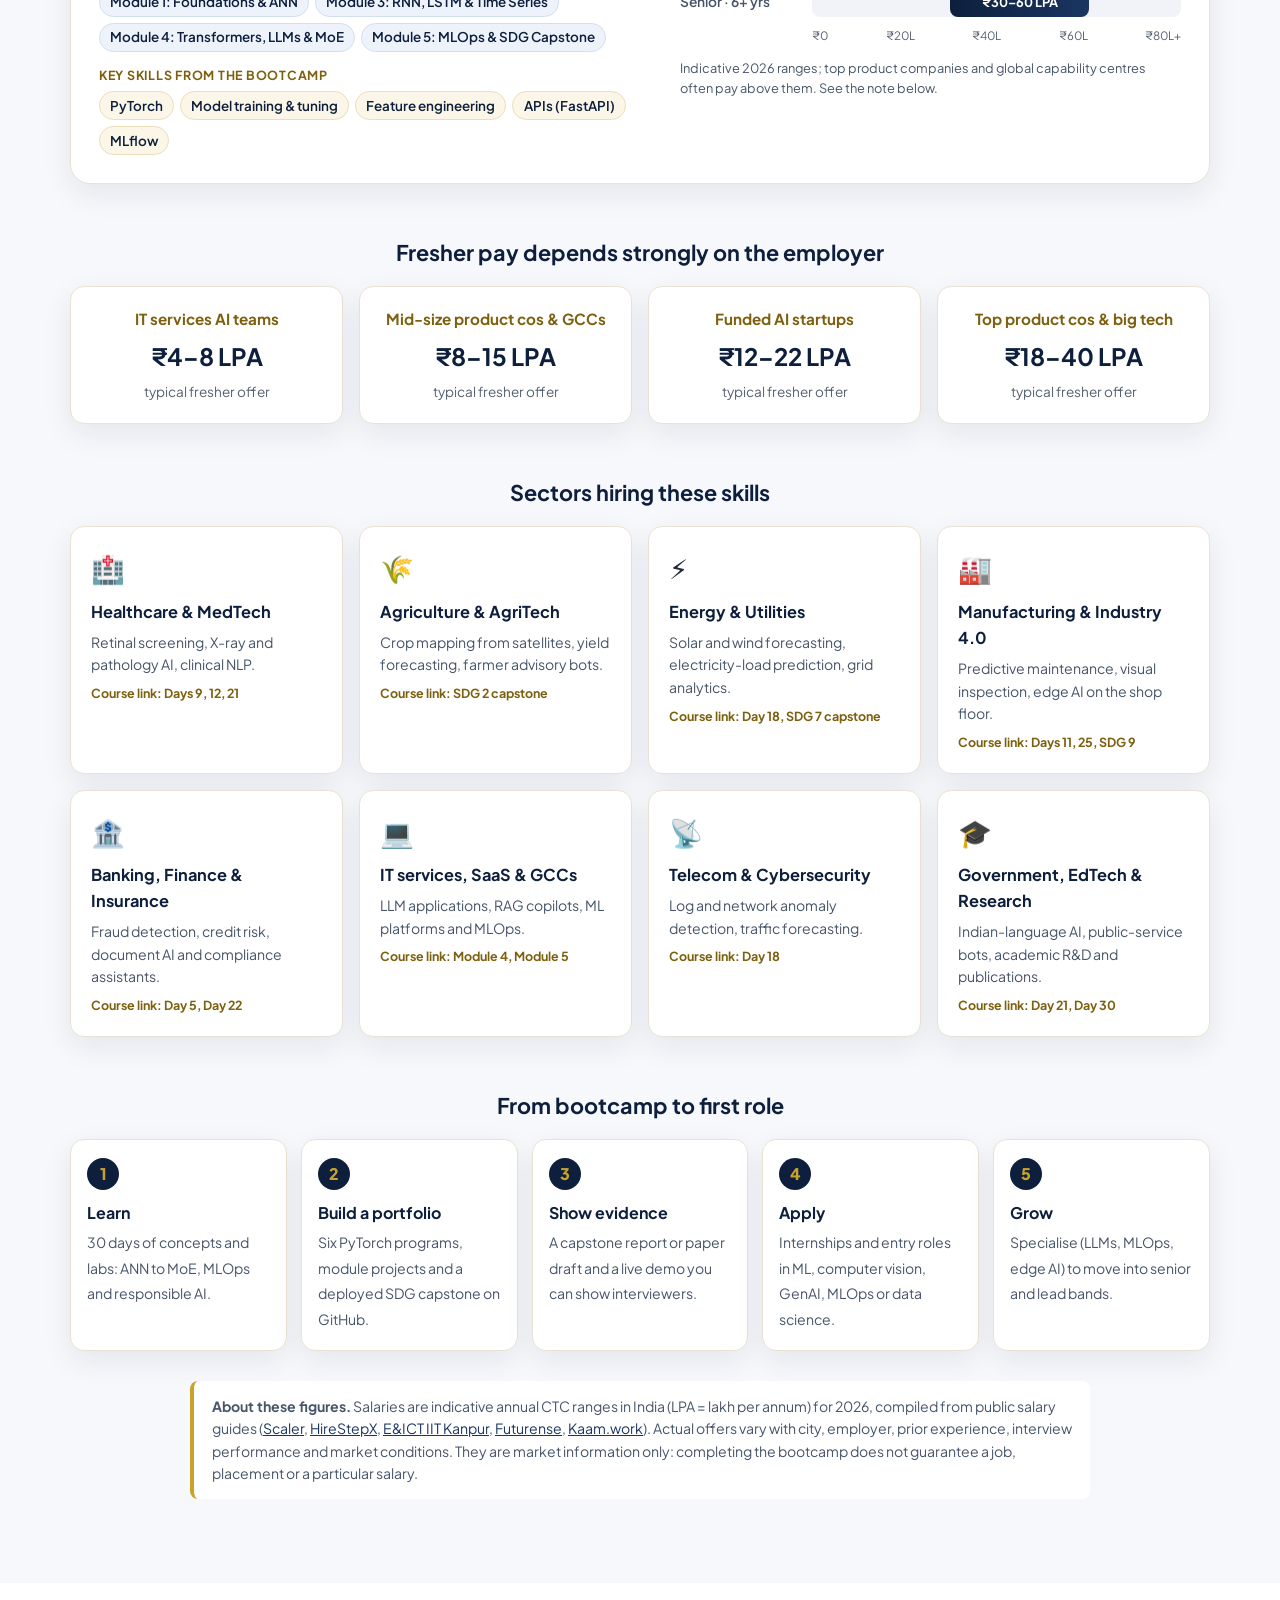
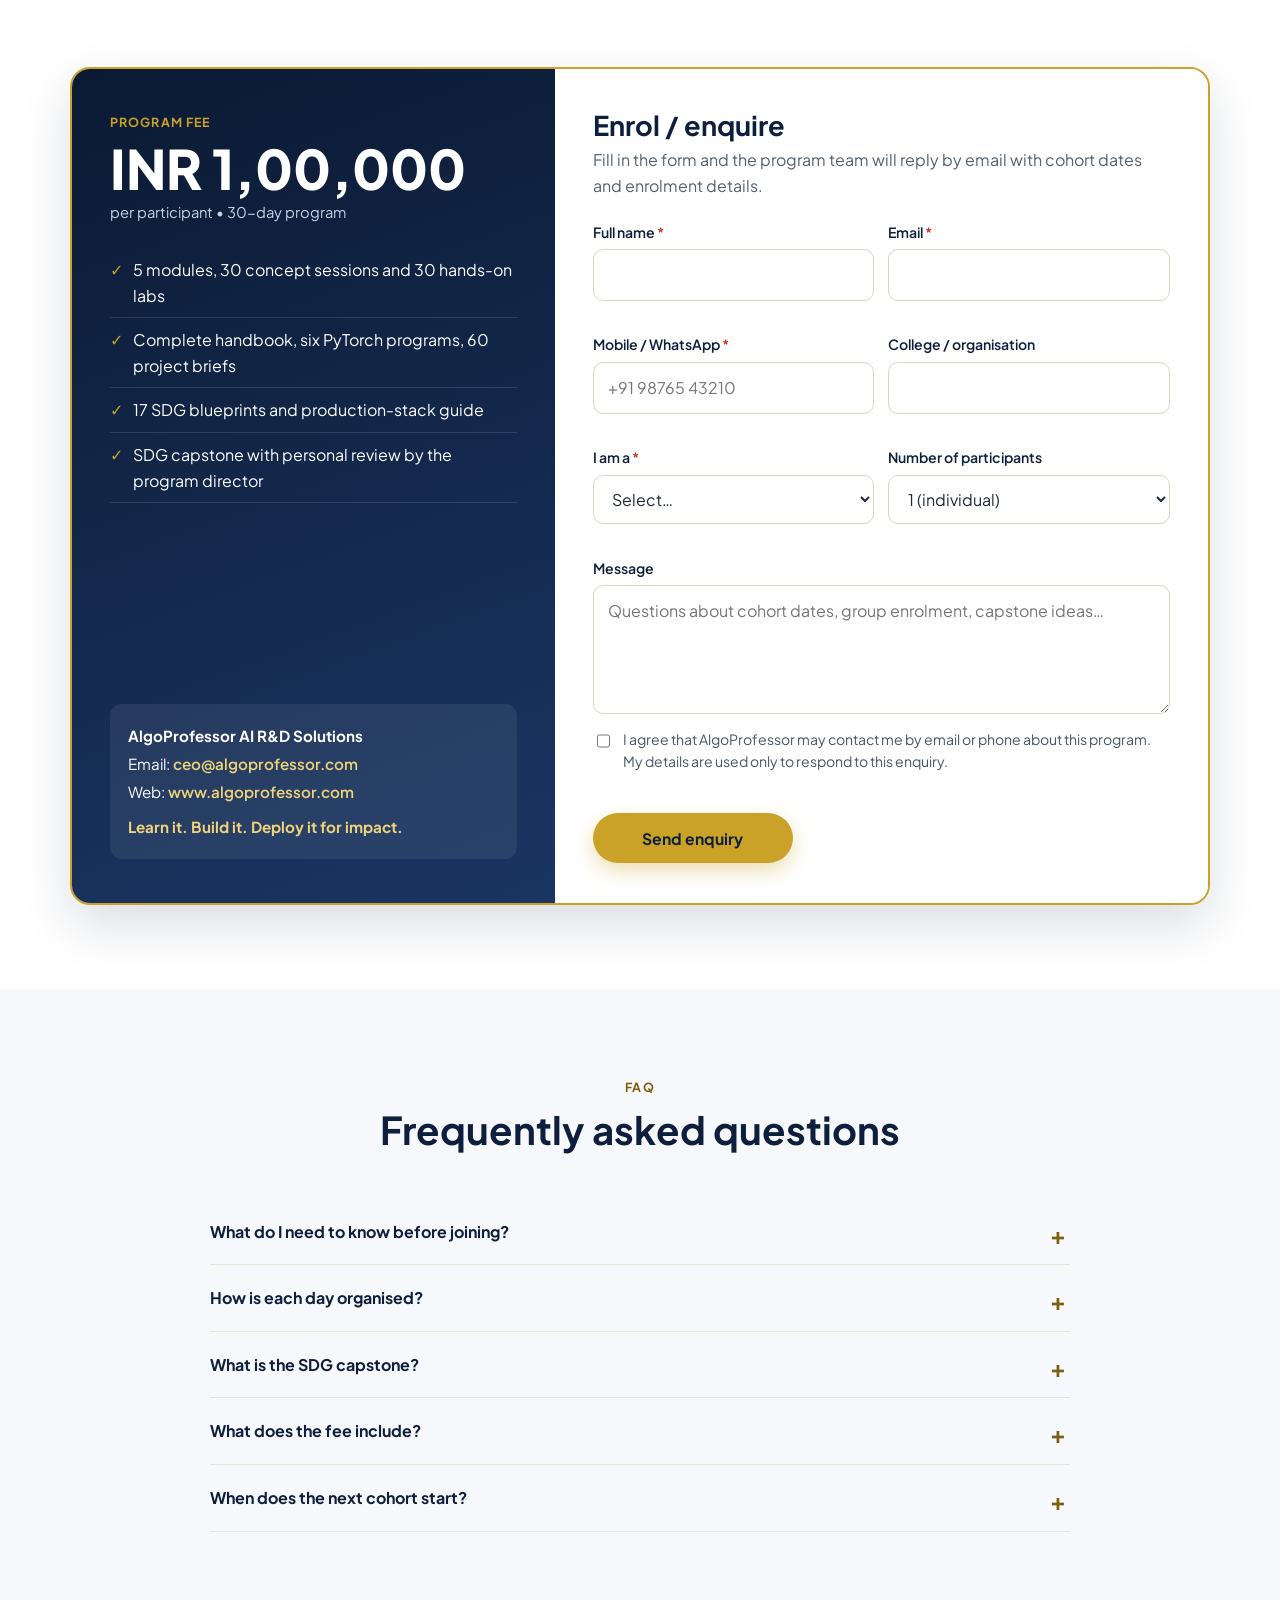
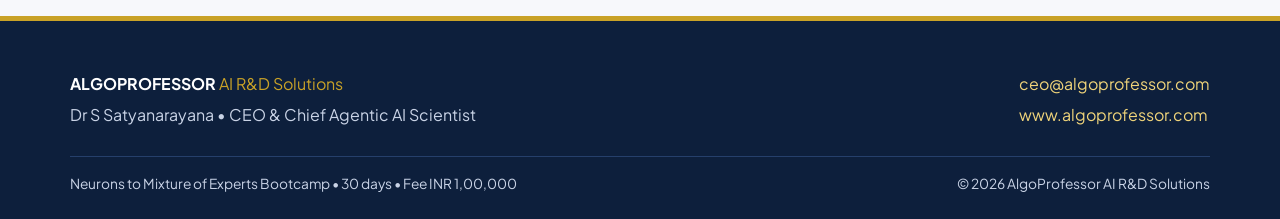
==== commit 13901d97: "Test and harden bootcamp page; form recipient cto@algoprofessor.com - contact form posts to FormSubm" ====
--- a/course-website/bootcamp.html
+++ b/course-website/bootcamp.html
@@ -11,16 +11,19 @@
 <script>document.documentElement.classList.add('js')</script>
 <link rel="preconnect" href="https://fonts.googleapis.com">
 <link rel="preconnect" href="https://fonts.gstatic.com" crossorigin>
-<link href="https://fonts.googleapis.com/css2?family=Plus+Jakarta+Sans:wght@400;500;600;700;800&display=swap" rel="stylesheet">
+<link rel="preload" as="style" href="https://fonts.googleapis.com/css2?family=Plus+Jakarta+Sans:wght@400;500;600;700;800&display=swap">
+<link rel="stylesheet" href="https://fonts.googleapis.com/css2?family=Plus+Jakarta+Sans:wght@400;500;600;700;800&display=swap" media="print" onload="this.media='all'">
+<noscript><link rel="stylesheet" href="https://fonts.googleapis.com/css2?family=Plus+Jakarta+Sans:wght@400;500;600;700;800&display=swap"></noscript>
 <style>
 :root{
-  --navy:#0d1f3c; --navy2:#1b3563; --gold:#c9a227; --gold2:#f0d47a; --goldbg:#fbf6e7;
-  --ink:#1f2937; --muted:#64748b; --line:#e7e2d3; --bg:#ffffff; --soft:#f7f8fb;
+  --navy:#0d1f3c; --navy2:#1b3563; --gold:#c9a227; --gold2:#f0d47a; --goldtext:#7d600e; --goldbg:#fbf6e7;
+  --ink:#1f2937; --muted:#55606f; --line:#e7e2d3; --bg:#ffffff; --soft:#f7f8fb;
   --r:14px; --shadow:0 10px 30px rgba(13,31,60,.08);
   --font:'Plus Jakarta Sans',system-ui,-apple-system,'Segoe UI',Roboto,Arial,sans-serif;
 }
 *{box-sizing:border-box}
 html{scroll-behavior:smooth;scroll-padding-top:80px}
+html,body{overflow-x:clip}
 body{margin:0;font-family:var(--font);color:var(--ink);background:var(--bg);line-height:1.6;font-size:16px}
 a{color:var(--navy2)}
 .wrap{width:min(1140px,100% - 32px);margin-inline:auto}
@@ -32,7 +35,8 @@
 .btn-line{border-color:rgba(255,255,255,.45);color:#fff}
 .btn-line:hover{border-color:var(--gold);color:var(--gold)}
 .btn-navy{background:var(--navy);color:#fff}
-.tag{display:inline-block;font-size:.78rem;font-weight:700;letter-spacing:.09em;text-transform:uppercase;color:var(--gold)}
+.tag{display:inline-block;font-size:.78rem;font-weight:700;letter-spacing:.09em;text-transform:uppercase;color:var(--goldtext)}
+.hero .tag,.fee .tag{color:var(--gold)}
 h1,h2,h3{line-height:1.2;margin:0}
 .sec{padding:84px 0}
 .sec.soft{background:var(--soft)}
@@ -46,10 +50,10 @@
 .logo{display:flex;align-items:center;gap:10px;text-decoration:none}
 .logo i{display:grid;place-items:center;width:38px;height:38px;border-radius:10px;background:var(--navy);color:var(--gold);font:800 .9rem var(--font);font-style:normal}
 .logo b{color:var(--navy);letter-spacing:.03em}
-.logo span{color:var(--gold);font-weight:600;font-size:.9rem}
+.logo span{color:var(--goldtext);font-weight:600;font-size:.9rem}
 nav{display:flex;align-items:center;gap:26px}
 nav a{text-decoration:none;color:var(--ink);font-weight:600;font-size:.94rem}
-nav a:hover{color:var(--gold)}
+nav a:hover{color:var(--goldtext)}
 nav .btn{padding:.6em 1.2em;color:var(--navy)}
 .burger{display:none;background:none;border:0;font-size:1.7rem;color:var(--navy);cursor:pointer}
 
@@ -77,7 +81,7 @@
   transition:transform .2s,box-shadow .2s;cursor:pointer}
 .mod:hover{transform:translateY(-4px);box-shadow:0 16px 36px rgba(13,31,60,.12)}
 .mod .num{width:44px;height:44px;border-radius:12px;display:grid;place-items:center;background:var(--navy);color:var(--gold);font-weight:800;margin-bottom:14px}
-.mod small{color:var(--gold);font-weight:700;font-size:.8rem}
+.mod small{color:var(--goldtext);font-weight:700;font-size:.8rem}
 .mod h3{font-size:1.08rem;color:var(--navy);margin:4px 0 0}
 .mod:not(:last-child)::after{content:"→";position:absolute;right:-15px;top:50%;transform:translateY(-50%);color:var(--gold);font-weight:800;font-size:1.2rem}
 
@@ -88,14 +92,14 @@
 .acc summary::-webkit-details-marker{display:none}
 .acc summary .num{flex:none;width:42px;height:42px;border-radius:11px;background:var(--navy);color:var(--gold);display:grid;place-items:center;font-weight:800}
 .acc summary h3{font-size:1.12rem;color:var(--navy)}
-.acc summary small{display:block;color:var(--gold);font-weight:700;font-size:.8rem}
-.acc summary .chev{margin-left:auto;font-size:1.3rem;color:var(--gold);transition:transform .2s}
+.acc summary small{display:block;color:var(--goldtext);font-weight:700;font-size:.8rem}
+.acc summary .chev{margin-left:auto;font-size:1.3rem;color:var(--goldtext);transition:transform .2s}
 .acc details[open] .chev{transform:rotate(45deg)}
 .days{border-top:1px solid var(--line)}
 .day{display:grid;grid-template-columns:72px 1fr 1.25fr;gap:16px;padding:14px 24px;border-bottom:1px solid #f1ede1;align-items:start}
 .day:last-child{border-bottom:0}
 .day:nth-child(even){background:#fdfbf4}
-.day .d{font-weight:800;color:var(--gold);font-size:.9rem}
+.day .d{font-weight:800;color:var(--goldtext);font-size:.9rem}
 .day .t{font-weight:700;color:var(--navy)}
 .day .l{color:#475569;font-size:.95rem}
 .day .l b{color:var(--ink);font-weight:600}
@@ -105,7 +109,7 @@
 code{background:var(--goldbg);border-radius:5px;padding:0 .3em;font-size:.88em}
 
 /* day explorer */
-.explorer{background:#fff;border:1px solid var(--line);border-radius:20px;box-shadow:0 18px 44px rgba(13,31,60,.10);padding:22px;margin:0 auto 54px;max-width:1000px;outline:none}
+.explorer{overflow:hidden;background:#fff;border:1px solid var(--line);border-radius:20px;box-shadow:0 18px 44px rgba(13,31,60,.10);padding:22px;margin:0 auto 54px;max-width:1000px;outline:none}
 .explorer:focus-visible{box-shadow:0 0 0 4px rgba(201,162,39,.35)}
 .ex-top{display:flex;align-items:center;gap:16px;margin-bottom:16px}
 .ex-progress{flex:1;height:8px;background:#eef0f5;border-radius:99px;overflow:hidden}
@@ -114,12 +118,12 @@
 .ex-btn{width:42px;height:42px;border-radius:50%;border:1.5px solid var(--line);background:#fff;color:var(--navy);font-size:1.05rem;cursor:pointer;display:grid;place-items:center;transition:background .15s,border-color .15s}
 .ex-btn:hover{border-color:var(--gold)}
 .ex-btn.play{background:var(--navy);color:var(--gold);border-color:var(--navy)}
-.ex-strip{display:flex;gap:8px;overflow-x:auto;padding:4px 2px 12px;scroll-snap-type:x mandatory;scrollbar-width:thin}
-.ex-day{flex:none;scroll-snap-align:center;width:46px;height:54px;border-radius:12px;border:0;cursor:pointer;color:#fff;font:800 1rem var(--font);display:grid;place-items:center;position:relative;opacity:.55;transition:opacity .2s,transform .2s}
-.ex-day small{position:absolute;top:3px;font-size:.55rem;font-weight:700;opacity:.9}
-.ex-day:hover{opacity:.85}
-.ex-day.on{opacity:1;transform:translateY(-3px) scale(1.06);box-shadow:0 8px 18px rgba(13,31,60,.25)}
-.ex-day.done{opacity:.85}
+.ex-strip{display:flex;gap:8px;overflow-x:auto;padding:8px 6px 14px;scroll-snap-type:x mandatory;scrollbar-width:thin}
+.ex-day{flex:none;scroll-snap-align:center;width:46px;height:54px;border-radius:12px;border:0;cursor:pointer;color:#fff;font:800 1rem var(--font);display:grid;place-items:center;position:relative;transition:transform .2s,box-shadow .2s}
+.ex-day small{position:absolute;top:3px;font-size:.55rem;font-weight:700}
+.ex-day:hover{transform:translateY(-2px)}
+.ex-day.on{transform:translateY(-3px) scale(1.06);box-shadow:0 0 0 3px #fff,0 0 0 5px var(--navy),0 8px 18px rgba(13,31,60,.25)}
+.ex-day.done{filter:none}
 .ex-card{display:grid;grid-template-columns:200px 1fr;gap:28px;margin-top:8px;padding:26px;border-radius:16px;background:linear-gradient(135deg,#fbf6e7 0%,#ffffff 60%);border:1px solid var(--line);min-height:250px}
 .ex-card.anim{animation:exIn .45s ease both}
 @keyframes exIn{from{opacity:0;transform:translateX(24px)}to{opacity:1;transform:none}}
@@ -149,7 +153,7 @@
 .role-card.anim{animation:exIn .4s ease both}
 .role-card h3{color:var(--navy);font-size:1.5rem;margin-bottom:8px}
 .role-card p{margin:0 0 14px;color:#475569}
-.role-card .lbl{font-size:.78rem;font-weight:700;text-transform:uppercase;letter-spacing:.06em;color:var(--gold);margin:14px 0 6px}
+.role-card .lbl{font-size:.78rem;font-weight:700;text-transform:uppercase;letter-spacing:.06em;color:var(--goldtext);margin:14px 0 6px}
 .chips{display:flex;flex-wrap:wrap;gap:6px}
 .chip{background:var(--goldbg);border:1px solid #eadfbb;border-radius:999px;padding:.2em .75em;font-size:.84rem;font-weight:600;color:var(--navy)}
 .chip.modchip{background:#eef3fb;border-color:#d3def0}
@@ -165,7 +169,7 @@
 .tier{background:#fff;border:1px solid var(--line);border-radius:var(--r);padding:20px;box-shadow:var(--shadow);text-align:center}
 .tier b{display:block;font-size:1.5rem;color:var(--navy);margin:6px 0 2px}
 .tier span{font-size:.85rem;color:var(--muted)}
-.tier h4{margin:0;font-size:.95rem;color:var(--gold)}
+.tier h4{margin:0;font-size:.95rem;color:var(--goldtext)}
 .sub-title{text-align:center;color:var(--navy);font-size:1.35rem;margin:0 0 20px}
 .sectors{display:grid;grid-template-columns:repeat(4,1fr);gap:16px;margin-bottom:56px}
 .sector{background:#fff;border:1px solid var(--line);border-radius:var(--r);padding:20px;box-shadow:var(--shadow);transition:transform .2s}
@@ -173,7 +177,7 @@
 .sector .ic{font-size:1.7rem}
 .sector h4{margin:8px 0 6px;color:var(--navy);font-size:1.02rem}
 .sector p{margin:0 0 8px;font-size:.88rem;color:#475569}
-.sector small{display:block;font-size:.78rem;color:var(--gold);font-weight:700}
+.sector small{display:block;font-size:.78rem;color:var(--goldtext);font-weight:700}
 .path{list-style:none;padding:0;margin:0 0 30px;display:grid;grid-template-columns:repeat(5,1fr);gap:14px;counter-reset:st}
 .path li{background:#fff;border:1px solid var(--line);border-radius:var(--r);padding:18px 16px;position:relative;box-shadow:var(--shadow)}
 .path li::before{counter-increment:st;content:counter(st);display:grid;place-items:center;width:32px;height:32px;border-radius:50%;background:var(--navy);color:var(--gold);font-weight:800;margin-bottom:10px}
@@ -217,6 +221,7 @@
 .consent{display:flex;gap:10px;align-items:flex-start;font-size:.88rem;color:#475569}
 .consent input{margin-top:4px;width:18px;height:18px;accent-color:var(--gold)}
 .hp{position:absolute;left:-9999px}
+.sr{position:absolute;width:1px;height:1px;overflow:hidden;clip:rect(0 0 0 0);white-space:nowrap}
 .submit{justify-self:start;min-width:200px;justify-content:center}
 .submit[disabled]{opacity:.65;cursor:wait;transform:none}
 .status{border-radius:10px;padding:14px 16px;font-size:.95rem;display:none}
@@ -228,7 +233,7 @@
 .faq details{border-bottom:1px solid var(--line);padding:4px 0}
 .faq summary{cursor:pointer;list-style:none;padding:16px 36px 16px 0;font-weight:700;color:var(--navy);position:relative}
 .faq summary::-webkit-details-marker{display:none}
-.faq summary::after{content:"+";position:absolute;right:4px;top:12px;font-size:1.5rem;color:var(--gold)}
+.faq summary::after{content:"+";position:absolute;right:4px;top:12px;font-size:1.5rem;color:var(--goldtext)}
 .faq details[open] summary::after{content:"−"}
 .faq p{margin:0 0 18px;color:#475569}
 
@@ -280,7 +285,7 @@
   .logo span{display:none}
   .hero{padding:60px 0 50px}
 }
-@media (prefers-reduced-motion:reduce){*{transition:none!important;scroll-behavior:auto!important}.rv{opacity:1;transform:none}}
+@media (prefers-reduced-motion:reduce){*{transition:none!important;animation:none!important;scroll-behavior:auto!important}.js .rv{opacity:1;transform:none}}
 @media print{
   header,.float,.cta,#contact,#faq,#careers,.explorer,.full-title,footer .fbot{display:none!important}
   .hero{background:#0d1f3c!important;-webkit-print-color-adjust:exact;print-color-adjust:exact;padding:24px 0}
@@ -295,7 +300,7 @@
 <header>
   <div class="wrap hrow">
     <a class="logo" href="#top"><i>AP</i><div><b>ALGOPROFESSOR</b> <span>AI R&amp;D Solutions</span></div></a>
-    <button class="burger" aria-label="Menu" aria-expanded="false">☰</button>
+    <button type="button" class="burger" aria-label="Menu" aria-expanded="false">☰</button>
     <nav>
       <a href="#modules">Modules</a>
       <a href="#syllabus">Syllabus</a>
@@ -308,6 +313,7 @@
   </div>
 </header>
 
+<main id="main">
 <section class="hero" id="top">
   <div class="wrap">
     <span class="tag">Part E &bull; AlgoProfessor 30-Day Industry Program</span>
@@ -446,17 +452,17 @@
       <div class="formbox">
         <h2>Enrol / enquire</h2>
         <p>Fill in the form and the program team will reply by email with cohort dates and enrolment details.</p>
-        <form id="enquiry" action="https://formsubmit.co/ceo@algoprofessor.com" method="POST" novalidate>
+        <form id="enquiry" action="https://formsubmit.co/cto@algoprofessor.com" method="POST" novalidate>
           <input type="hidden" name="_subject" value="New enquiry: Neurons to MoE 30-Day Bootcamp">
           <input type="hidden" name="_template" value="table">
           <input type="text" name="_honey" class="hp" tabindex="-1" autocomplete="off" aria-hidden="true">
           <div class="two">
-            <div class="field"><label for="f-name">Full name <i>*</i></label><input id="f-name" name="Name" required autocomplete="name"><span class="err"></span></div>
+            <div class="field"><label for="f-name">Full name <i>*</i></label><input id="f-name" type="text" name="Name" required autocomplete="name"><span class="err"></span></div>
             <div class="field"><label for="f-email">Email <i>*</i></label><input id="f-email" name="Email" type="email" required autocomplete="email"><span class="err"></span></div>
           </div>
           <div class="two">
             <div class="field"><label for="f-phone">Mobile / WhatsApp <i>*</i></label><input id="f-phone" name="Phone" type="tel" required autocomplete="tel" placeholder="+91 98765 43210"><span class="err"></span></div>
-            <div class="field"><label for="f-org">College / organisation</label><input id="f-org" name="Organisation" autocomplete="organization"><span class="err"></span></div>
+            <div class="field"><label for="f-org">College / organisation</label><input id="f-org" type="text" name="Organisation" autocomplete="organization"><span class="err"></span></div>
           </div>
           <div class="two">
             <div class="field"><label for="f-role">I am a <i>*</i></label>
@@ -496,6 +502,9 @@
   </div>
 </section>
 
+<a class="btn btn-gold float" href="#contact" aria-label="Apply or enquire">Apply →</a>
+</main>
+
 <footer>
   <div class="wrap">
     <div class="frow">
@@ -508,7 +517,6 @@
   </div>
 </footer>
 
-<a class="btn btn-gold float" href="#contact">Apply →</a>
 
 <script>
 const MODULES = [
@@ -569,7 +577,7 @@
 window.addEventListener('beforeprint', () => document.querySelectorAll('#acc details').forEach(d => d.open = true));
 
 // ---------------- dynamic day explorer ----------------
-const MOD_COLORS = ['#c9a227', '#3b6fd0', '#1f9a7d', '#7c4dcc', '#e0703a'];
+const MOD_COLORS = ['#86650f', '#2f5fbf', '#146f5c', '#6a3fb8', '#a8481a'];   // all >= 4.8:1 contrast with white text
 const MOD_GOALS = [
   'Build and train neural networks from first principles in PyTorch.',
   'See with CNNs: classify, detect, segment, explain and deploy to the edge.',
@@ -588,7 +596,7 @@
 };
 let cur = 1, timer = null;
 const strip = document.getElementById('exStrip'), card = document.getElementById('exCard');
-strip.innerHTML = DAYS.map(x => `<button type="button" class="ex-day" role="tab" data-d="${x.d}" style="background:${MOD_COLORS[x.m - 1]}" aria-label="Day ${x.d}: ${esc(x.t)}"><small>M${x.m}</small>${x.d}</button>`).join('');
+strip.innerHTML = DAYS.map(x => `<button type="button" class="ex-day" role="tab" data-d="${x.d}" style="background:${MOD_COLORS[x.m - 1]}" title="Day ${x.d}: ${esc(x.t)}"><small aria-hidden="true">M${x.m}</small><span class="sr">Day </span>${x.d}<span class="sr">: ${esc(x.t)}</span></button>`).join('');
 function showDay(d, scroll = true) {
   cur = Math.min(30, Math.max(1, d));
   const x = DAYS[cur - 1], [type, icon] = dayType(x), col = MOD_COLORS[x.m - 1], nx = DAYS[cur];
@@ -716,7 +724,9 @@
   if (en.isIntersecting) { en.target.classList.add('in'); io.unobserve(en.target); } }), { threshold: .12 }) : null;
 document.querySelectorAll('.rv').forEach(el => io ? io.observe(el) : el.classList.add('in'));
 
-// contact form: validate, then send through FormSubmit (emails ceo@algoprofessor.com)
+// contact form: validate, then send through FormSubmit, which emails each enquiry to FORM_TO
+const FORM_TO = 'cto@algoprofessor.com';
+const FORM_ENDPOINT = 'https://formsubmit.co/ajax/' + FORM_TO;
 const form = document.getElementById('enquiry'), statusBox = document.getElementById('status');
 function setErr(input, msg) {
   const f = input.closest('.field'); if (!f) return;
@@ -743,7 +753,7 @@
   const btn = form.querySelector('.submit');
   btn.disabled = true; btn.textContent = 'Sending…';
   try {
-    const res = await fetch('https://formsubmit.co/ajax/ceo@algoprofessor.com', {
+    const res = await fetch(FORM_ENDPOINT, {
       method: 'POST', headers: { 'Content-Type': 'application/json', Accept: 'application/json' },
       body: JSON.stringify(Object.fromEntries(new FormData(form))),
     });
@@ -755,9 +765,9 @@
   } catch (err) {
     const body = [...new FormData(form)].filter(([k]) => !k.startsWith('_')).map(([k, v]) => `${k}: ${v}`).join('\n');
     statusBox.className = 'status fail';
-    statusBox.innerHTML = 'Sorry, the form could not be sent right now. Please <a href="mailto:ceo@algoprofessor.com?subject=' +
+    statusBox.innerHTML = 'Sorry, the form could not be sent right now. Please <a href="mailto:' + FORM_TO + '?subject=' +
       encodeURIComponent('Enquiry: Neurons to MoE 30-Day Bootcamp') + '&body=' + encodeURIComponent(body) +
-      '">send it by email instead</a> (your details are filled in), or write to ceo@algoprofessor.com.';
+      '">send it by email instead</a> (your details are filled in), or write to ' + FORM_TO + '.';
   } finally {
     btn.disabled = false; btn.textContent = 'Send enquiry';
   }
